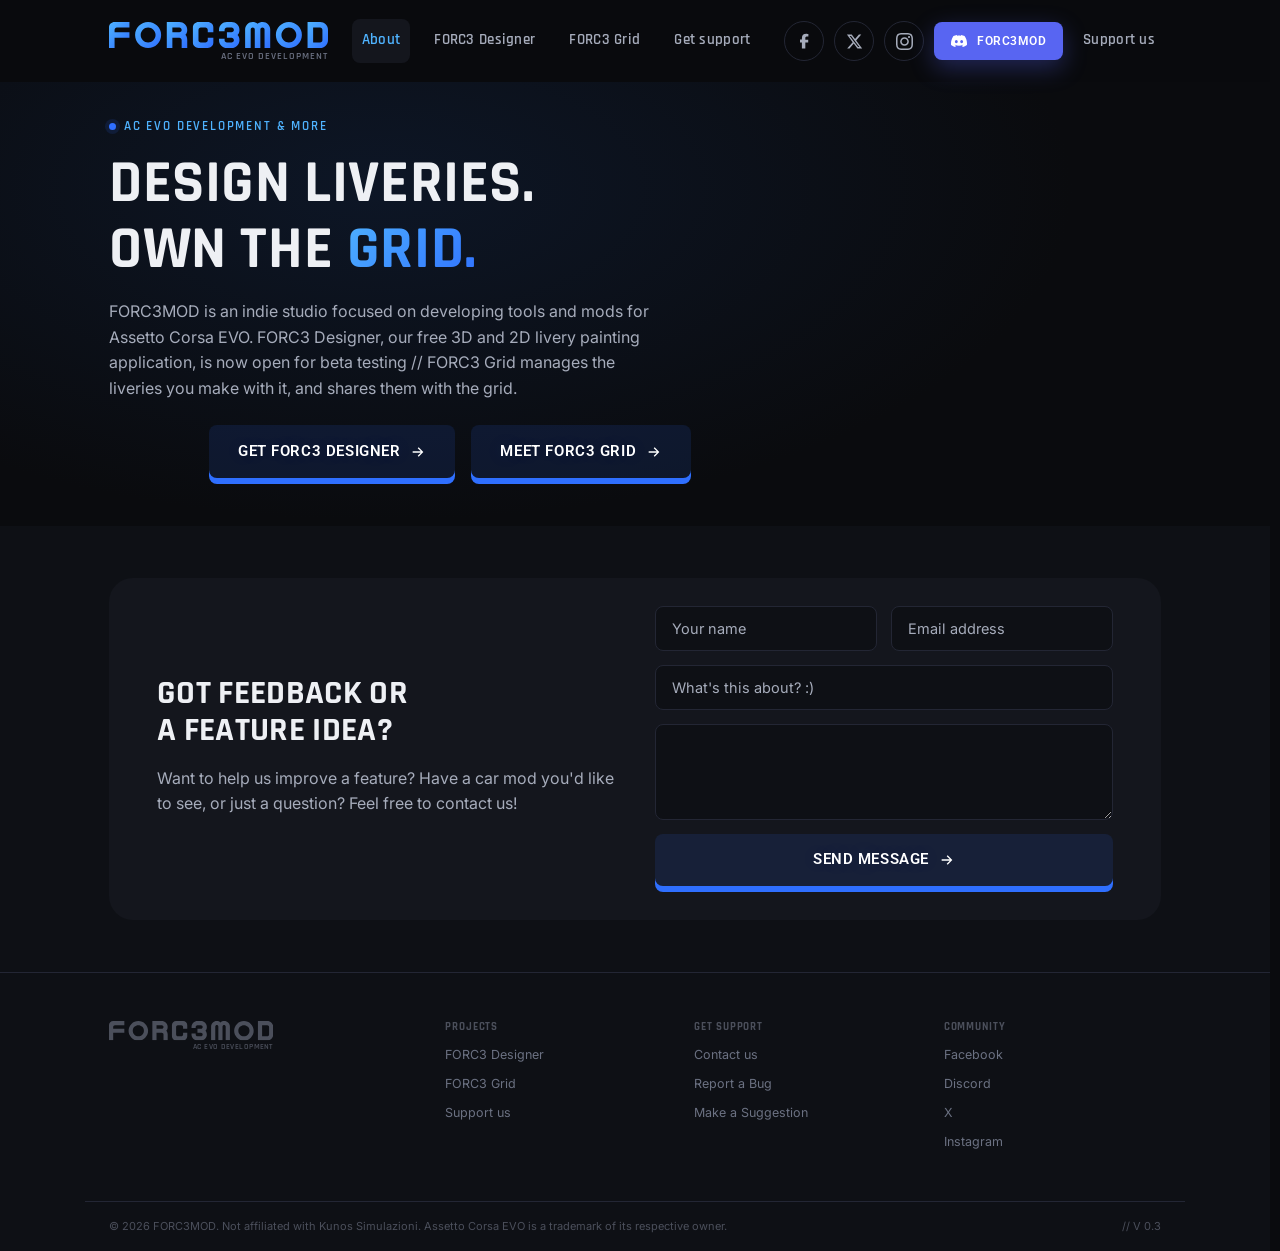
==== index.html @ aef14649 "index.html: hero covers FORC3 Grid as well as Designer The lead names both products, and the ghost b" ====
<!DOCTYPE html>
<html lang="en">
<head>
  <meta charset="UTF-8" />
  <meta name="viewport" content="width=device-width, initial-scale=1.0" />
  <title>FORC3MOD // AC EVO DEVELOPMENT</title>
  <meta name="description" content="FORC3 Designer is a free EVO livery painting tool // paint, layer and export race-ready liveries for Assetto Corsa EVO with a fast, intuitive interface." />
  <link rel="preconnect" href="https://fonts.googleapis.com" />
  <link rel="preconnect" href="https://fonts.gstatic.com" crossorigin />
  <link href="https://fonts.googleapis.com/css2?family=Rajdhani:wght@500;600;700&family=Roboto:wght@500;600;700&family=Inter:wght@400;500;600;700&display=swap" rel="stylesheet" />
  <link rel="stylesheet" href="css/style.css?v=72" />
  <link rel="icon" href="/favicon.ico" sizes="any" />
</head>
<body>

  <span id="top" aria-hidden="true"></span>

  <!-- ===== Header / Nav ===== -->
  <header class="header">
    <div class="container header__inner">
      <a href="#top" class="logo" aria-label="FORC3MOD home">
        <span class="logo__stack">
          <img src="img/forc3mod-logo.svg" alt="FORC3MOD" class="logo__img" />
          <span class="logo__tagline">AC EVO DEVELOPMENT</span>
        </span>
      </a>

      <nav class="nav" id="nav">
        <a href="#top" class="nav__link is-active">About</a>
        <a href="forc3designer.html" class="nav__link">FORC3 Designer</a>
        <a href="grid.html" class="nav__link">FORC3 Grid</a>
        <div class="nav__group">
          <button type="button" class="nav__link nav__toggle" aria-haspopup="true" aria-expanded="false">
            Get support
          </button>
          <div class="nav__menu">
            <a href="#contact">Contact us</a>
            <a href="https://discord.com/channels/1534614323534499891/1534648749043879936" target="_blank" rel="noopener">Report a Bug</a>
            <a href="https://discord.com/channels/1534614323534499891/1534648689300341057" target="_blank" rel="noopener">Make a Suggestion</a>
          </div>
        </div>
        <div class="nav__group nav__group--support-mobile">
          <button type="button" class="nav__link nav__toggle" aria-haspopup="true" aria-expanded="false">
            Support us
          </button>
          <div class="nav__menu nav__menu--cards">
            <a href="https://www.patreon.com/cw/forc3mod/membership" target="_blank" rel="noopener" class="nav__card">
              <svg viewBox="0 0 24 24" class="ico nav__card-icon" aria-hidden="true"><path d="M22.957 7.21c-.004-3.064-2.391-5.576-5.191-6.482-3.478-1.125-8.064-.962-11.384.604C2.357 3.231 1.093 7.391 1.046 11.54c-.039 3.411.302 12.396 5.369 12.46 3.765.047 4.326-4.804 6.068-7.141 1.24-1.662 2.836-2.132 4.801-2.618 3.376-.836 5.678-3.501 5.673-7.031Z"/></svg>
              <span>Patreon</span>
            </a>
            <a href="https://buymeacoffee.com/forc3mod" target="_blank" rel="noopener" class="nav__card">
              <span class="nav__card-icon nav__card-icon--emoji" aria-hidden="true">🍺</span>
              <span>Buy Us A Beer</span>
            </a>
          </div>
        </div>
      </nav>

      <div class="header__actions">
        <button class="icon-btn hamburger" id="menuBtn" aria-label="Open menu" aria-expanded="false">
          <span></span><span></span><span></span>
        </button>
        <a href="https://www.facebook.com/61593866946389/" target="_blank" rel="noopener" class="icon-btn header__social header__social--facebook" aria-label="FORC3MOD on Facebook">
          <svg viewBox="0.1 2.12 24 24" class="ico"><path d="M9.101 23.691v-7.98H6.627v-3.667h2.474v-1.58c0-4.085 1.848-5.978 5.858-5.978.401 0 .955.042 1.468.103a8.68 8.68 0 0 1 1.141.195v3.325a8.623 8.623 0 0 0-.653-.036 26.805 26.805 0 0 0-.733-.009c-.707 0-1.259.096-1.675.309a1.686 1.686 0 0 0-.679.622c-.239.386-.239.386-.239 1.407v1.699h3.762v3.667h-3.762v7.98H9.101z"/></svg>
        </a>
        <a href="https://x.com/forc3mod" target="_blank" rel="noopener" class="icon-btn header__social" aria-label="FORC3MOD on X">
          <svg viewBox="0 0 24 24" class="ico"><path d="M18.244 2.25h3.308l-7.227 8.26 8.502 11.24H16.17l-5.214-6.817L4.99 21.75H1.68l7.73-8.835L1.254 2.25H8.08l4.713 6.231zm-1.161 17.52h1.833L7.084 4.126H5.117z"/></svg>
        </a>
        <a href="https://www.instagram.com/forc3mod/" target="_blank" rel="noopener" class="icon-btn header__social" aria-label="FORC3MOD on Instagram">
          <svg viewBox="0 0 24 24" class="ico"><path d="M12 2.163c3.204 0 3.584.012 4.85.07 3.252.148 4.771 1.691 4.919 4.919.058 1.265.069 1.645.069 4.849 0 3.205-.012 3.584-.069 4.849-.149 3.225-1.664 4.771-4.919 4.919-1.266.058-1.644.07-4.85.07-3.204 0-3.584-.012-4.849-.07-3.26-.149-4.771-1.699-4.919-4.92-.058-1.265-.07-1.644-.07-4.849 0-3.204.013-3.583.07-4.849.149-3.227 1.664-4.771 4.919-4.919 1.266-.057 1.645-.069 4.849-.069zm0-2.163c-3.259 0-3.667.014-4.947.072-4.358.2-6.78 2.618-6.98 6.98-.059 1.281-.073 1.689-.073 4.948 0 3.259.014 3.668.072 4.948.2 4.358 2.618 6.78 6.98 6.98 1.281.058 1.689.072 4.948.072 3.259 0 3.668-.014 4.948-.072 4.354-.2 6.782-2.618 6.979-6.98.059-1.28.073-1.689.073-4.948 0-3.259-.014-3.667-.072-4.947-.196-4.354-2.617-6.78-6.979-6.98-1.281-.059-1.69-.073-4.949-.073zm0 5.838c-3.403 0-6.162 2.759-6.162 6.162s2.759 6.163 6.162 6.163 6.162-2.759 6.162-6.163c0-3.403-2.759-6.162-6.162-6.162zm0 10.162c-2.209 0-4-1.79-4-4 0-2.209 1.791-4 4-4s4 1.791 4 4c0 2.21-1.791 4-4 4zm6.406-11.845c-.796 0-1.441.645-1.441 1.44s.645 1.44 1.441 1.44c.795 0 1.439-.645 1.439-1.44s-.644-1.44-1.439-1.44z"/></svg>
        </a>
        <a href="https://discord.gg/CbJCmjtVma" target="_blank" rel="noopener" class="btn btn--discord">
          <svg viewBox="0 0 24 24" class="ico"><path d="M20.317 4.3698a19.7913 19.7913 0 00-4.8851-1.5152.0741.0741 0 00-.0785.0371c-.211.3753-.4447.8648-.6083 1.2495-1.8447-.2762-3.68-.2762-5.4868 0-.1636-.3933-.4058-.8742-.6177-1.2495a.077.077 0 00-.0785-.037 19.7363 19.7363 0 00-4.8852 1.515.0699.0699 0 00-.0321.0277C.5334 9.0458-.319 13.5799.0992 18.0578a.0824.0824 0 00.0312.0561c2.0528 1.5076 4.0413 2.4228 5.9929 3.0294a.0777.0777 0 00.0842-.0276c.4616-.6304.8731-1.2952 1.226-1.9942a.076.076 0 00-.0416-.1057c-.6528-.2476-1.2743-.5495-1.8722-.8923a.077.077 0 01-.0076-.1277c.1258-.0943.2517-.1923.3718-.2914a.0743.0743 0 01.0776-.0105c3.9278 1.7933 8.18 1.7933 12.0614 0a.0739.0739 0 01.0785.0095c.1202.099.246.1981.3728.2924a.077.077 0 01-.0066.1276 12.2986 12.2986 0 01-1.873.8914.0766.0766 0 00-.0407.1067c.3604.698.7719 1.3628 1.225 1.9932a.076.076 0 00.0842.0286c1.961-.6067 3.9495-1.5219 6.0023-3.0294a.077.077 0 00.0313-.0552c.5004-5.177-.8382-9.6739-3.5485-13.6604a.061.061 0 00-.0312-.0286zM8.02 15.3312c-1.1825 0-2.1569-1.0857-2.1569-2.419 0-1.3332.9555-2.4189 2.157-2.4189 1.2108 0 2.1757 1.0952 2.1568 2.419 0 1.3332-.9555 2.4189-2.1569 2.4189zm7.9748 0c-1.1825 0-2.1569-1.0857-2.1569-2.419 0-1.3332.9554-2.4189 2.1569-2.4189 1.2108 0 2.1757 1.0952 2.1568 2.419 0 1.3332-.946 2.4189-2.1568 2.4189Z"/></svg>
          <span>FORC3MOD</span>
        </a>
        <div class="nav__group nav__group--support">
          <button type="button" class="nav__link nav__toggle" aria-haspopup="true" aria-expanded="false">
            Support us
          </button>
          <div class="nav__menu nav__menu--cards nav__menu--right">
            <a href="https://www.patreon.com/cw/forc3mod/membership" target="_blank" rel="noopener" class="nav__card">
              <svg viewBox="0 0 24 24" class="ico nav__card-icon" aria-hidden="true"><path d="M22.957 7.21c-.004-3.064-2.391-5.576-5.191-6.482-3.478-1.125-8.064-.962-11.384.604C2.357 3.231 1.093 7.391 1.046 11.54c-.039 3.411.302 12.396 5.369 12.46 3.765.047 4.326-4.804 6.068-7.141 1.24-1.662 2.836-2.132 4.801-2.618 3.376-.836 5.678-3.501 5.673-7.031Z"/></svg>
              <span>Patreon</span>
            </a>
            <a href="https://buymeacoffee.com/forc3mod" target="_blank" rel="noopener" class="nav__card">
              <span class="nav__card-icon nav__card-icon--emoji" aria-hidden="true">🍺</span>
              <span>Buy Us A Beer</span>
            </a>
          </div>
        </div>
      </div>
    </div>
  </header>

  <!-- ===== Hero ===== -->
  <section class="hero">
    <div class="container hero__inner">
      <p class="eyebrow"><span class="dot"></span> AC EVO DEVELOPMENT &amp; MORE</p>
      <h1 class="hero__title">Design liveries.<br />Own the <span class="grad">grid.</span></h1>
      <p class="hero__lead">
        FORC3MOD is an indie studio focused on developing tools and mods for
        Assetto Corsa EVO. FORC3 Designer, our free 3D and 2D livery painting
        application, is now open for beta testing // FORC3 Grid manages the
        liveries you make with it, and shares them with the grid.
      </p>
      <div class="hero__cta hero__cta--offset">
        <a href="forc3designer.html" class="btn btn--primary btn--lg">Get FORC3 Designer
          <svg viewBox="0 0 24 24" class="ico"><path d="M4 11h12.2l-4.6-4.6L13 5l7 7-7 7-1.4-1.4 4.6-4.6H4z"/></svg>
        </a>
        <a href="grid.html" class="btn btn--ghost btn--lg">Meet FORC3 Grid
          <svg viewBox="0 0 24 24" class="ico"><path d="M4 11h12.2l-4.6-4.6L13 5l7 7-7 7-1.4-1.4 4.6-4.6H4z"/></svg>
        </a>
      </div>
    </div>
  </section>

  <!-- ===== CTA / Contact ===== -->
  <section class="section section--alt" id="contact">
    <div class="container">
      <div class="cta">
        <div class="cta__content">
          <h2>Got feedback or<br />a feature idea?</h2>
          <p>Want to help us improve a feature? Have a car mod you'd like to see, or just a question? Feel free to contact us!</p>
        </div>
        <form class="cta__form" id="contactForm" novalidate>
          <div class="field">
            <input type="text" name="name" placeholder="Your name" required />
          </div>
          <div class="field">
            <input type="email" name="email" placeholder="Email address" required />
          </div>
          <div class="field field--full">
            <select name="type" required>
              <option value="" disabled selected>What's this about? :)</option>
              <option>Feature request</option>
              <option>Bug report</option>
              <option>General question</option>
              <option>Something else</option>
            </select>
          </div>
          <div class="field field--full">
            <textarea name="message" rows="4" required></textarea>
          </div>
          <button type="submit" class="btn btn--primary btn--lg field--full">Send message
            <svg viewBox="0 0 24 24" class="ico"><path d="M4 11h12.2l-4.6-4.6L13 5l7 7-7 7-1.4-1.4 4.6-4.6H4z"/></svg>
          </button>
          <p class="form-note" id="formNote" role="status"></p>
        </form>
      </div>
    </div>
  </section>

  <!-- ===== Footer ===== -->
  <footer class="footer">
    <div class="container footer__inner">
      <div class="footer__brand">
        <a href="#top" class="logo" aria-label="FORC3MOD home">
          <span class="logo__stack">
            <span class="logo__img logo__img--mono" aria-hidden="true"></span>
            <span class="logo__tagline">AC EVO DEVELOPMENT</span>
          </span>
        </a>
      </div>
      <div class="footer__col">
        <h5>Projects</h5>
        <a href="forc3designer.html">FORC3 Designer</a>
        <a href="grid.html">FORC3 Grid</a>
        <div class="nav__group">
          <button type="button" class="nav__toggle" aria-haspopup="true" aria-expanded="false">Support us</button>
          <div class="nav__menu nav__menu--cards">
            <a href="https://www.patreon.com/cw/forc3mod/membership" target="_blank" rel="noopener" class="nav__card">
              <svg viewBox="0 0 24 24" class="ico nav__card-icon" aria-hidden="true"><path d="M22.957 7.21c-.004-3.064-2.391-5.576-5.191-6.482-3.478-1.125-8.064-.962-11.384.604C2.357 3.231 1.093 7.391 1.046 11.54c-.039 3.411.302 12.396 5.369 12.46 3.765.047 4.326-4.804 6.068-7.141 1.24-1.662 2.836-2.132 4.801-2.618 3.376-.836 5.678-3.501 5.673-7.031Z"/></svg>
              <span>Patreon</span>
            </a>
            <a href="https://buymeacoffee.com/forc3mod" target="_blank" rel="noopener" class="nav__card">
              <span class="nav__card-icon nav__card-icon--emoji" aria-hidden="true">🍺</span>
              <span>Buy Us A Beer</span>
            </a>
          </div>
        </div>
      </div>
      <div class="footer__col">
        <h5>Get support</h5>
        <a href="#contact">Contact us</a>
        <a href="https://discord.com/channels/1534614323534499891/1534648749043879936" target="_blank" rel="noopener">Report a Bug</a>
        <a href="https://discord.com/channels/1534614323534499891/1534648689300341057" target="_blank" rel="noopener">Make a Suggestion</a>
      </div>
      <div class="footer__col">
        <h5>Community</h5>
        <a href="https://www.facebook.com/61593866946389/" target="_blank" rel="noopener">Facebook</a>
        <a href="https://discord.gg/CbJCmjtVma" target="_blank" rel="noopener">Discord</a>
        <a href="https://x.com/forc3mod" target="_blank" rel="noopener">X</a>
        <a href="https://www.instagram.com/forc3mod/" target="_blank" rel="noopener">Instagram</a>
      </div>
    </div>
    <div class="container footer__bottom">
      <p>© <span id="year"></span> FORC3MOD. Not affiliated with Kunos Simulazioni. Assetto Corsa EVO is a trademark of its respective owner.</p>
      <p class="footer__links">// V 0.3</p>
    </div>
  </footer>

  <script src="js/main.js?v=27"></script>
</body>
</html>
---- css/style.css ----
/* =========================================================
   FORC3MOD — stylesheet
   ========================================================= */

:root {
  --bg: #0a0b0e;
  --bg-alt: #0e1015;
  --surface: #14161d;
  --surface-2: #1a1d26;
  --border: #232634;
  --text: #eef0f4;
  --text-dim: #a6acbb;
  --text-mute: #6b7182;
  --accent: #2f6fff;
  --accent-2: #4fb3ff;
  --accent-soft: rgba(47, 111, 255, 0.12);
  --radius: 14px;
  --radius-sm: 8px;
  --shadow: 0 20px 60px rgba(0,0,0,.45);
  --font: 'Inter', system-ui, -apple-system, Segoe UI, sans-serif;
  --font-head: 'Rajdhani', 'Inter', sans-serif;
  /* 1100px: the owner's chosen width (2026-09-14: "reduce the width... a lot
     of wasted space"). It only has to go to 1200px when the nav carries FOUR
     links; with three (About / FORC3 Designer / FORC3 Grid, after GT3FORC3
     was hidden 2026-09-22) the row is logo 218.8 + nav 396.1 + actions 372 +
     2x24px gaps = 1035px of content, which fits 1100px with 17px to spare.
     Measured, not assumed — "FORC3 Grid" is ~6px wider than "GT3FORC3", so
     re-measure rather than reusing an old number when the set changes. This
     and the nav breakpoint below (1120px) move together. */
  --container: 1100px;
  /* Single source of truth for the FORC3MOD logo mark's size — the
     header defines it, and every other logo (footer included) reads
     from this instead of setting its own height, so they can never drift. */
  --logo-h: 26px;
  /* How far page content starts in from the logo's left edge (the
     container's content edge) on desktop widths: hero text, the contact
     card and the page sections all start here. */
  --content-inset: 0px;
  /* Desktop: how far right of the hero text the hero button row starts. */
  --hero-cta-offset: 100px;
}

* { box-sizing: border-box; margin: 0; padding: 0; }

html { scroll-behavior: smooth; }

body {
  background: var(--bg);
  color: var(--text);
  font-family: var(--font);
  font-size: 16px;
  line-height: 1.6;
  -webkit-font-smoothing: antialiased;
  overflow-x: hidden;
}

button {
  appearance: none;
  font: inherit;
  color: inherit;
  background: none;
  border: none;
}

/* Dark, slim scrollbar matching the site theme instead of the browser's
   default light/chunky one. */
html {
  scrollbar-width: thin;
  scrollbar-color: var(--surface-2) var(--bg);
  /* Keep the scrollbar's space reserved even while a modal has locked the
     page (main.js sets overflow: hidden on <html>/<body> when one opens).
     Without it the scrollbar vanished on open, the page got ~10px wider and
     every centred element jumped ~5px right (owner, 2026-09-21: "the whole
     site slightly move to the right"). */
  scrollbar-gutter: stable;
}
::-webkit-scrollbar { width: 12px; height: 12px; }
::-webkit-scrollbar-track { background: var(--bg); }
::-webkit-scrollbar-thumb {
  background: var(--surface-2);
  border-radius: 999px;
  border: 3px solid var(--bg);
}
::-webkit-scrollbar-thumb:hover { background: var(--border); }

img { max-width: 100%; display: block; }

a { color: inherit; text-decoration: none; }

ul { list-style: none; }

.container {
  max-width: var(--container);
  margin: 0 auto;
  padding: 0 24px;
}

/* Wide/4K displays: widen the content column and bump the base font
   so the page doesn't shrink to a small centered strip on very large
   screens. (This 1800px step is redundant, and comes out, whenever the base
   column is already 1200px — i.e. whenever the nav carries a fourth link.) */
@media (min-width: 1800px) {
  :root { --container: 1200px; }
}
@media (min-width: 2600px) {
  :root { --container: 1440px; }
  body { font-size: 18px; }
}

.ico { width: 1em; height: 1em; fill: currentColor; display: inline-block; vertical-align: -0.15em; }

h1, h2, h3, h4, h5 {
  font-family: var(--font-head);
  font-weight: 700;
  letter-spacing: 0.01em;
  line-height: 1.1;
}

.eyebrow {
  display: inline-flex;
  align-items: center;
  gap: 8px;
  font-family: var(--font-head);
  font-weight: 600;
  font-size: 13px;
  letter-spacing: 0.14em;
  text-transform: uppercase;
  color: var(--accent-2);
  margin-bottom: 14px;
}
.eyebrow .dot {
  width: 7px; height: 7px; border-radius: 50%;
  background: var(--accent);
  box-shadow: 0 0 0 4px var(--accent-soft);
}

/* ===== Live server status pill (GT3FORC3 hero) =====
   Sits on the hero title's first line, in the empty space beside "Race live."
   Green here is deliberately NOT themed — it reads as a live/online
   indicator, not as page accent, and matches the same status line on
   GT3FORC3.COM. Same reasoning as the hardcoded blue on footer link hover. */
.hero__title-line {
  display: flex;
  align-items: center;
  gap: clamp(14px, 2.5vw, 28px);
  flex-wrap: wrap;   /* pill drops below the text rather than overflowing */
}
/* Every inherited heading style has to be undone explicitly — this lives
   inside the <h1>, so it would otherwise pick up the hero title's clamped
   font-size, weight, line-height and colour. */
.live-status {
  display: inline-flex;
  align-items: center;
  gap: 9px;
  padding: 7px 15px 7px 13px;
  border-radius: 999px;
  background: rgba(74, 222, 128, .08);
  border: 1px solid rgba(74, 222, 128, .3);
  box-shadow: 0 0 26px rgba(74, 222, 128, .1);
  font-family: var(--font-head);
  font-size: 12.5px;
  font-weight: 600;
  line-height: 1;
  letter-spacing: .12em;
  text-transform: uppercase;
  color: #4ade80;
  white-space: nowrap;
}
.live-status[hidden] { display: none; }   /* [hidden] alone loses to display:inline-flex */
.live-status__dot {
  width: 7px; height: 7px; border-radius: 50%;
  flex-shrink: 0;
  background: #4ade80;
  box-shadow: 0 0 0 4px rgba(74, 222, 128, .16);
  animation: live-pulse 1.6s ease-in-out infinite;
}
.live-status__count {
  font-size: 14px;
  font-weight: 700;
  letter-spacing: .06em;
  font-variant-numeric: tabular-nums;   /* count won't jiggle as it updates */
}
@keyframes live-pulse {
  0%, 100% { opacity: 1; }
  50% { opacity: .35; }
}
@media (prefers-reduced-motion: reduce) {
  .live-status__dot { animation: none; }
}
@media (max-width: 560px) {
  .live-status { font-size: 11px; padding: 6px 12px 6px 11px; gap: 8px; }
  .live-status__count { font-size: 12.5px; }
}

.section { padding: 52px 0; }
.section--alt { background: var(--bg-alt); }
.section__head { max-width: 640px; margin: 0 auto 40px; text-align: center; }
.section__title { font-size: clamp(28px, 4vw, 42px); margin-bottom: 16px; }
.section__lead { color: var(--text-dim); font-size: 17px; }
.section__lead.center { margin: 0 auto; }

/* ===== Buttons ===== */
.btn {
  display: inline-flex;
  align-items: center;
  justify-content: center;
  gap: 10px;
  font-family: 'Roboto', var(--font-head);
  font-weight: 600;
  font-size: 14px;
  letter-spacing: 0.04em;
  text-transform: uppercase;
  padding: 12px 22px;
  border-radius: 8px;
  border: 1px solid transparent;
  cursor: pointer;
  transition: transform .2s ease, box-shadow .2s ease, background .2s ease, border-color .2s ease;
  white-space: nowrap;
  flex-shrink: 0;
}
.btn .ico { width: 16px; height: 16px; }
.btn--primary {
  background: linear-gradient(135deg, var(--accent-2), var(--accent));
  color: #fff;
  box-shadow: 0 8px 24px rgba(47, 111, 255, 0.28);
}
.btn--primary:hover { transform: translateY(-2px); box-shadow: 0 12px 30px rgba(47, 111, 255, 0.4); }
.btn--ghost {
  background: transparent;
  border-color: var(--border);
  color: var(--text);
}
.btn--ghost:hover { border-color: var(--accent); color: var(--accent-2); }
.btn--lg {
  padding: 14px 28px;
  font-size: 14.5px;
  color: #fff;
  background: var(--accent-soft);
  border: 1px solid transparent;
  text-shadow: 0 0 20px var(--accent-soft);
  box-shadow: 0 6px 0 var(--accent);
}
.btn--lg:hover {
  border-color: var(--accent-2);
  box-shadow: 0 8px 0 var(--accent-2);
  transform: translateY(-6px);
  color: #fff;
}
.btn--lg:active {
  transform: translateY(2px);
  box-shadow: none;
}
.btn--discord {
  background: #5865f2;
  color: #fff;
  box-shadow: 0 8px 24px rgba(88, 101, 242, 0.32);
}
.btn--discord:hover { transform: translateY(-2px); box-shadow: 0 12px 30px rgba(88, 101, 242, 0.46); }
.btn--sm { padding: 8px 16px; font-size: 12px; }
/* Live Discord member count appended inside a .btn label (see js/main.js).
   Hidden until the count actually loads, so the button never shows an empty
   bracket pair. .btn is a flex row, so this just becomes another item —
   the gap handles spacing, no margin needed. */
.btn__members {
  font-size: .84em;
  font-weight: 600;
  opacity: .72;
  letter-spacing: .04em;
  white-space: nowrap;
}
.btn__members[hidden] { display: none; }

/* Discord's label collapses to the icon here. 740px, not the 640px this
   used to be: the label only has to disappear before the WIDEST header
   configuration stops fitting, and that config (logo 218.8 + gap 24 +
   hamburger/3 icons/Discord-with-label/Support us 422.7 + 48px padding =
   713.5px) needs 730px once a 17px classic scrollbar is subtracted from the
   viewport the media query measures. See "Header breakpoint ladder" below —
   these thresholds are a chain, don't retune one alone. */
@media (max-width: 740px) {
  .btn--discord span { display: none; }
}

/* ===== Header ===== */
/* Note: intentionally no backdrop-filter here — it would establish a new
   containing block on .header, which breaks position:fixed on the mobile
   nav overlay below (it would size itself to the header instead of the
   viewport). Solid near-opaque background gives the same sticky-bar look. */
.header {
  position: sticky; top: 0; z-index: 100;
  background: rgba(10, 11, 14, 0.98);
}
.header__inner {
  display: flex;
  align-items: center;
  height: 82px;
  gap: 24px;
}

.logo { display: flex; align-items: center; flex-shrink: 0; }
.logo__stack { display: flex; flex-direction: column; align-items: flex-end; gap: 3px; }
.logo__img {
  height: var(--logo-h);
  width: auto;
  display: block;
  flex-shrink: 0;
}
/* Footer wordmark: same shape as the header logo, but recolored to a
   plain gray (matching the tagline) instead of the brand-blue gradient.
   Uses the SVG purely as a mask shape, painted with a solid background
   color, since the header's version has its color baked into the file. */
.logo__img--mono {
  aspect-ratio: 589.37706 / 70.02344;
  background-color: var(--text-mute);
  -webkit-mask: url('../img/forc3mod-logo.svg') center / contain no-repeat;
  mask: url('../img/forc3mod-logo.svg') center / contain no-repeat;
}
.logo__tagline {
  font-family: var(--font-head);
  font-weight: 600;
  font-size: 10px;
  line-height: 1;
  letter-spacing: .1em;
  text-transform: uppercase;
  color: var(--text-mute);
}

/* Nav rhythm: most of the separation is real whitespace (`gap`) rather than
   link padding. That matters because the active/hover state paints a
   background, which makes a link's own padding *visible* while every other
   link's padding is invisible — with wide padding and a small gap, the space
   after the active pill reads much tighter than the space between two plain
   labels, even though both are identical numbers. Keeping padding small and
   the gap large makes the pill hug its label so the spacing reads evenly.
   Label-to-label distance is unchanged at 34px (10 + 14 + 10). */
.nav { display: flex; align-items: center; gap: 14px; flex-shrink: 0; }
.nav__link {
  position: relative;
  font-family: var(--font-head);
  font-weight: 600;
  font-size: 14.5px;
  letter-spacing: 0.02em;
  color: var(--text-dim);
  padding: 10px;
  border-radius: var(--radius-sm);
  display: inline-flex;
  align-items: center;
  gap: 4px;
  white-space: nowrap;
  transition: color .2s, background .2s;
}
.nav__link:hover, .nav__link.is-active { color: #fff; background: var(--surface); }
.nav__link.is-active { color: var(--accent-2); }

/* ===== Nav dropdown (the "Support" tab) =====
   Generic — reuse this for any future nav dropdown rather than building a
   second one. Markup: .nav__group > button.nav__link.nav__toggle + .nav__menu.
   JS toggles .is-open on the .nav__group (see main.js). Click-driven, not
   hover, so it behaves identically on touch and inside the mobile drawer. */
.nav__group { position: relative; display: inline-flex; }
/* .nav__toggle is a <button>, so it needs the button chrome reset before it
   can pass for a .nav__link. Base state only — .nav__link:hover is more
   specific, so the hover background still wins.
   Do NOT add `font-family` (or the `font` shorthand) here: .nav__link and
   .nav__toggle have equal specificity, and this rule comes later, so it would
   win and render the tab in the body font while every other nav item uses
   Rajdhani. That exact bug shipped once — the tab visibly didn't match. */
/* No caret glyph, deliberately. A trailing caret cannot satisfy both things
   at once inside this nav: in the flow it pushes the label off-centre in the
   toggle's own box, and taking it out of the flow needs wider symmetric
   padding, which then makes the label-to-label gap before "Support" wider
   than every other gap (46px vs 34px). Dropping it makes the toggle
   pixel-identical to a plain .nav__link — centred label, even rhythm.
   `aria-haspopup`/`aria-expanded` still announce it as a menu. If a visual
   affordance is wanted back, expect to re-open one of those two trade-offs. */
.nav__toggle {
  -webkit-appearance: none;
  appearance: none;
  background: transparent;
  border: 0;
  cursor: pointer;
}
.nav__menu {
  display: none;
  position: absolute;
  top: calc(100% + 6px);
  left: 0;
  z-index: 95;
  min-width: 190px;
  flex-direction: column;
  gap: 2px;
  padding: 6px;
  background: var(--surface-2);
  border: 1px solid var(--border);
  border-radius: var(--radius-sm);
  box-shadow: 0 14px 34px rgba(0, 0, 0, .5);
}
.nav__group.is-open .nav__menu { display: flex; }
.nav__menu a {
  font-family: var(--font-head);
  font-weight: 600;
  font-size: 14px;
  letter-spacing: 0.02em;
  color: var(--text-dim);
  padding: 9px 12px;
  border-radius: var(--radius-sm);
  white-space: nowrap;
  transition: color .2s, background .2s;
}
.nav__menu a:hover { color: #fff; background: var(--surface); }

/* "Support us" dropdown — two funding options as cards (icon + label) rather
   than the plain text-link list "Get support" uses above, since each option
   (Patreon, Buy us a Beer) benefits from its own icon rather than reading as
   a bare link. Reuses the exact same .nav__group/.nav__toggle mechanism —
   .nav__menu--cards only overrides the menu's own layout. */
.nav__menu--cards { flex-direction: row; gap: 8px; padding: 10px; }
.nav__card {
  display: flex;
  flex-direction: column;
  align-items: center;
  justify-content: center;
  gap: 8px;
  width: 104px;
  padding: 14px 10px;
  border-radius: var(--radius-sm);
  background: var(--surface);
  border: 1px solid var(--border);
  color: var(--text-dim);
  font-family: var(--font-head);
  font-weight: 600;
  font-size: 12.5px;
  letter-spacing: 0.02em;
  text-align: center;
  line-height: 1.25;
  transition: border-color .2s, color .2s, background .2s;
}
/* Footer only: icon and label side by side on one line, each card sized to
   its own label. The header keeps the stacked icon-above-label cards. */
.footer__col .nav__card {
  flex-direction: row;
  justify-content: flex-start;
  width: auto;
  padding: 10px 14px;
  white-space: nowrap;
}
.nav__card:hover { color: #fff; border-color: var(--accent); background: var(--surface-2); }
/* The icon is a fixed-size 26px "slot", flex-centred, deliberately larger
   than the glyph rendered inside it (20px) so both icons get the same real,
   even margin on every side regardless of their own shape. Needed because
   the Patreon mark's path already spans its full 24x24 viewBox edge-to-edge
   (measured with getBBox: y 0.0003-24.0003, no built-in padding) while an
   emoji glyph's own internal padding is font-dependent and not something we
   control — at equal box sizes the two read with visibly uneven "breathing
   room" (reported: "icons must have some spacing on top, it's not well
   unified"), even though their boxes were pixel-identical. Shrinking both
   glyphs inside an oversized, centred slot fixes it at the source instead
   of trying to pad each shape individually. */
.nav__card-icon {
  width: 26px;
  height: 26px;
  display: flex;
  align-items: center;
  justify-content: center;
}
/* The Buy Us A Beer emoji renders in its own full native color regardless of
   `color`, so at the card's default dim text color the Patreon mark (an SVG,
   fill: currentColor) came out a washed-out grey blob next to it — same
   shape, same bbox-centering, but far less visual weight, reading as
   "misaligned" even though the two icons' boxes are pixel-identical. Fixed
   by keeping the Patreon icon at a brighter, fixed tone rather than letting
   it dim/brighten with the card's own hover state like the label text does.
   The SVG has no wrapper, so it *is* the 26px slot: shrinking it to 20px
   needs a 3px margin to keep its outer box at 26px like the emoji's slot.
   Without it the Patreon card's content is 6px shorter and its label sat
   3px higher than "Buy Us A Beer" in the stacked header cards. */
.nav__card-icon.ico { width: 20px; height: 20px; margin: 3px; color: var(--text); }
.nav__card-icon--emoji { font-size: 20px; line-height: 1; }
/* This dropdown is the last item in the header (either end of .nav or
   .header__actions), so its toggle sits at the row's right edge. .nav__menu's
   default `left: 0` would grow two ~104px cards off the right edge of the
   viewport at that position — anchor to the toggle's right edge instead. */
.nav__menu--right { left: auto; right: 0; }
/* Header "Support us" dropdown stacks its two cards vertically, Patreon on
   top (owner, 2026-09-14). Footer and mobile-drawer copies stay in a row. */
/* min-width: 0 drops .nav__menu's 190px floor, which left the 104px cards
   hugging the left of a wider panel. */
.header__actions .nav__menu--cards { flex-direction: column; min-width: 0; }

/* "Support us" lives in .header__actions (next to the Discord button) as a
   .nav__group--support, rather than in .nav, but keeps plain .nav__link
   styling on its toggle. Below 520px the header row (logo + hamburger +
   Discord + this dropdown) no longer fits inside the container gutter — it's
   text-only, so unlike Discord it has no icon to collapse to — so the header
   copy hides and a second .nav__group--support-mobile copy inside .nav takes
   over inside the hamburger drawer instead (flattened by the
   `.nav.is-open .nav__group` rule below, same as "Get support").
   670px, not the 520px this used to be. The old number came from measuring
   the row with the Discord button ALREADY collapsed to its icon (~494px
   needed) — but that collapse only happens below 740px, so between 521 and
   640px the row was carrying a full-width Discord button AND this dropdown
   and ran off the screen. What actually has to fit here is
   logo 218.8 + gap 24 + hamburger/3 icons/Discord-icon/Support us 347.9 +
   48px padding = 638.7px, i.e. 656px allowing for a 17px scrollbar.
   These two rules are exact complements of one breakpoint — never change one
   without the other, or Support us will either overflow the header row or
   disappear from the page entirely. */
.nav__group--support-mobile { display: none; }
@media (max-width: 670px) {
  .header__actions .nav__group--support { display: none; }
  .nav__group--support-mobile { display: inline-flex; }
}

.header__actions { display: flex; align-items: center; gap: 10px; flex-shrink: 0; margin-left: auto; }
.header__actions .btn {
  padding: 9px 16px;
  font-size: 11.5px;
}
/* Owner asked for the original 13px + 10% then + 15% (= 16.45px), but that
   size looked soft ("does not seem to appear clean"): it isn't a whole
   number of screen pixels at 100/125/150/200% display scaling, so the
   logo's edges and eyes land between pixels. 16px is (16/20/24/32 device
   px) and is visually the same size. Keep this a whole number. Still under
   the 18.4px label line, so the button's height doesn't change. */
.header__actions .btn .ico { width: 16px; height: 16px; }
.icon-btn {
  width: 40px; height: 40px;
  flex-shrink: 0;
  display: flex; align-items: center; justify-content: center;
  border-radius: 50%;
  background: transparent;
  border: 1px solid var(--border);
  color: var(--text-dim);
  cursor: pointer;
  transition: border-color .2s, color .2s;
}
.icon-btn .ico { width: 17px; height: 17px; }
/* The Facebook mark is narrow and tall next to the X/Instagram glyphs, so
   it reads optically smaller at the shared 17px — rendered 8% larger to
   even them out (17px -> 17.85px -> 18.39px, two owner-requested bumps).
   Changing this size means recomputing the viewBox minX below: that offset
   is a 1px nudge expressed in viewBox units, so it scales with the render
   size (24 / 18.39 = 1.305 units per px). Its centring is fixed in the markup instead of here: the
   glyph's artwork is not centred inside its own 24x24 viewBox (measured
   with getBBox: centre 12.10/14.12 against the box's own 12/12, i.e. ~2.1
   units low), so flex-centring the <svg> still left the "f" sitting low.
   The Facebook <svg>'s viewBox origin is shifted by that offset
   (`viewBox="0.1 2.12 24 24"`) so the box is genuinely centred on the
   artwork — don't "simplify" it back to `0 0 24 24` and nudge with a CSS
   transform instead. */
.header__social--facebook .ico { width: 18.39px; height: 18.39px; }
.icon-btn:hover { border-color: var(--accent); color: var(--accent-2); }

/* The Facebook/X/Instagram header icons are the newest, lowest-priority
   items in .header__actions — same "hide before the row overflows"
   treatment as the Discord button's label text (740px) and the Support us
   link (670px) above. 570px, not the 450px this used to be, for the same
   reason the other two moved: 450px came from measuring a row that already
   had the 480px-breakpoint gap/logo reductions applied (~443px needed), but
   the icons stay visible well above 480px, where the logo and gaps are
   full-size. The config that has to fit is logo 218.8 + gap 24 +
   hamburger/3 icons/Discord-icon 250 + 48px padding = 540.8px, i.e. 558px
   allowing for a 17px scrollbar. History: 410px for two icons, raised to
   450px on 2026-08-31 when Facebook made it three. Phones in the 375-430px
   range never had these anyway (iPhone 12/13 at 390px included); they're
   reachable via the footer's Community column on every page regardless. */
@media (max-width: 570px) {
  .header__social { display: none; }
}

/* ===== Header breakpoint ladder — read this before touching any of them ===
   The three rules above (740px Discord label, 670px Support us, 570px social
   icons) plus the 480px gap/logo reduction are ONE chain, each dropping the
   next-lowest-priority item before the row it leaves behind stops fitting.
   Every one of them was originally measured only at its own edge, against a
   row that already had the *narrower* rules applied — which is exactly the
   bug fixed on 2026-09-16: the header ran 5-59px past the viewport's right
   edge across roughly 451-713px, on every page, with "Support us" and the
   social icons clipped by `body { overflow-x: hidden }` rather than
   scrolling. What each threshold has to clear is the width of the
   configuration ABOVE it, not its own:

     >740px  logo 218.8 + 24 + actions 422.7 + 48 = 713.5  (needs 730)
     671-740 logo 218.8 + 24 + actions 347.9 + 48 = 638.7  (needs 656)
     571-670 logo 218.8 + 24 + actions 250   + 48 = 540.8  (needs 558)
     481-570 logo 218.8 + 24 + actions  98   + 48 = 388.8  (needs 406)
     <=480   logo 168.3 + 12 + actions  98   + 48 = 326.3  (needs 344)

   ("needs" = required + 17px for a classic scrollbar, which the media query
   counts but the content can't use.) Re-derive the whole ladder, not one
   line of it, whenever anything is added to or removed from the header. */

.hamburger { display: none; flex-direction: column; gap: 4px; }
.hamburger span { width: 18px; height: 2px; background: currentColor; border-radius: 2px; }

/* Nav collapses to the hamburger here. With four nav items (About / FORC3
   Designer / FORC3 Grid / Get support — GT3FORC3 hidden 2026-09-22) the row
   is logo 218.8 + nav 396.1 + actions 372 + 2x24px gaps = 1035px of content,
   + 48px of container padding = 1083px of *client* width, so a 1121px window
   clears it by ~21px even after the 17px classic scrollbar a media query
   counts but the content can't use.
   ⚠️ This and --container move TOGETHER. A fifth nav link pushes the row
   to ~1131px and needs 1220px / 1200px instead (measured with GT3FORC3 and
   FORC3 Grid both in). History below that: 1080px, which overflowed the
   moment the Support dropdown's caret was added. Re-measure
   (logo + nav + actions + 2*gap + container padding) and raise both before
   adding another nav item. */
@media (max-width: 1120px) {
  .nav { display: none; }
  .hamburger { display: flex; }
}

@media (max-width: 480px) {
  .header__actions { gap: 8px; }
  .header__inner { gap: 12px; }
  :root { --logo-h: 20px; }
}

/* Mobile nav overlay. `top` is set inline by JS to match the header's actual
   bottom edge (varies: topbar is visible pre-scroll, gone once it scrolls
   off, while the header stays sticky) — 82px here is just a pre-JS fallback. */
.nav.is-open {
  display: flex;
  position: fixed;
  top: 82px; right: 0; bottom: 0; left: 0;
  background: var(--bg);
  flex-direction: column;
  align-items: stretch;
  padding: 20px;
  gap: 4px;
  overflow-y: auto;
  z-index: 90;
}
.nav.is-open .nav__link { padding: 14px 16px; font-size: 16px; }
/* Inside the drawer the dropdown can't float — there's no room beside it and
   an absolutely positioned panel would overlay the links below. Flatten it
   into an inline, indented sub-list that pushes the rest of the drawer down. */
.nav.is-open .nav__group { display: flex; flex-direction: column; align-items: stretch; }
.nav.is-open .nav__menu {
  position: static;
  min-width: 0;
  padding: 2px 0 2px 14px;
  background: transparent;
  border: 0;
  box-shadow: none;
}
.nav.is-open .nav__menu a { padding: 12px 16px; font-size: 15px; }
/* The cards menu (Support us) keeps its own side-by-side card look even
   flattened into the drawer — only .nav__card's padding/font-size need
   re-asserting here since the generic `.nav.is-open .nav__menu a` rule above
   is more specific than the base `.nav__card` and would otherwise win. */
.nav.is-open .nav__menu--cards { padding: 10px 16px; }
.nav.is-open .nav__menu--cards a.nav__card { padding: 14px 10px; font-size: 12.5px; }

/* ===== Hero ===== */
.hero {
  position: relative;
  overflow: hidden;
  padding: 30px 0 40px;
  /* Glow size and centre are fixed in px, not left to scale with the hero:
     heroes differ in height (FORC3 Designer 533px, others 418-469px), which
     made the other pages' glows visibly smaller. These are the Designer
     hero's own values (ellipse at 30% 20%, farthest-corner, 533px tall).
     The .theme-designer and .theme-gt3 rules below must use the same. */
  background: radial-gradient(ellipse 98.99% 603px at 30% 107px, #0d1626 0%, var(--bg) 55%);
}
.hero__inner { position: relative; z-index: 2; max-width: 760px; }
/* Desktop: hero text starts --content-inset in from the logo's left edge
   instead of in a centred 760px column (owner, 2026-09-12). */
@media (min-width: 901px) {
  .hero__inner { max-width: var(--container); padding-left: calc(24px + var(--content-inset)); }
}
.hero__icon-row { display: flex; align-items: center; gap: 16px; margin-bottom: 18px; }
.hero__app-icon {
  width: 64px;
  height: 64px;
  border-radius: var(--radius-sm);
  box-shadow: var(--shadow);
  flex-shrink: 0;
}
.hero__title {
  font-size: clamp(32px, 5vw, 60px);
  margin-bottom: 16px;
  text-transform: uppercase;
}
.grad {
  background: linear-gradient(135deg, var(--accent-2), var(--accent));
  -webkit-background-clip: text;
  background-clip: text;
  color: transparent;
}
.hero__lead {
  font-size: 16px;
  color: var(--text-dim);
  max-width: 560px;
  margin-bottom: 24px;
}
.hero__cta { display: flex; align-items: center; gap: 16px; flex-wrap: wrap; margin-bottom: 8px; }
/* Hero buttons: on desktop the row starts --hero-cta-offset right of the hero
   text (owner, 2026-09-14, marked the spot on a screenshot). Below 901px
   they stay centred. */
.hero__cta--offset { justify-content: center; }
/* FORC3 Designer: buttons + "Hosted on GitHub" caption move as one group,
   caption left-aligned under the Download button's left edge (owner:
   "this is misaligned" when the caption was centred on its own). The single
   auto grid column sizes to the button row. */
.hero__cta-group { display: grid; grid-template-columns: auto; justify-content: center; justify-items: start; }
/* Phones: below 543px viewport the two buttons wrap onto two lines
   (measured) and the group fills the width, so there's no single left edge
   to hang the caption from; centre the buttons and the caption instead. */
@media (max-width: 542px) {
  .hero__cta-group { justify-items: center; }
  .hero__cta-group .hero__cta { justify-content: center; }
}
@media (min-width: 901px) {
  .hero__cta--offset { justify-content: flex-start; }
  .hero__cta-group { justify-content: start; }
  .hero__cta--offset,
  .hero__cta-group { margin-left: var(--hero-cta-offset); }
}
.hero__source {
  display: inline-flex;
  align-items: center;
  gap: 7px;
  margin-top: 8px;
  font-family: var(--font-head);
  font-size: 12px;
  font-weight: 600;
  letter-spacing: .06em;
  text-transform: uppercase;
  color: var(--text-mute);
  text-decoration: none;
}
.hero__source .ico { width: 15px; height: 15px; }

@media (max-width: 640px) {
  .hero { padding-top: 72px; }
}

/* ===== About ===== */
.about {
  display: grid;
  grid-template-columns: 0.85fr 1.15fr;
  gap: 48px;
  align-items: center;
}
.about--solo { grid-template-columns: 1fr; max-width: 720px; margin: 0 auto; text-align: center; }
.about--solo .feature-list { text-align: left; }
/* Desktop: sections start --content-inset in from the logo's left edge.
   The solo section (Support Us) is left-aligned there instead of centred. */
@media (min-width: 901px) {
  .container.about { padding-left: calc(24px + var(--content-inset)); }
  .about--solo { max-width: var(--container); text-align: left; }
  .about--solo .about__body { max-width: 720px; }
}
.about__media { position: relative; }
.about__card {
  background: linear-gradient(160deg, var(--surface), var(--surface-2));
  border: 1px solid var(--border);
  border-radius: var(--radius);
  padding: 40px;
  aspect-ratio: 4/3;
  display: flex;
  flex-direction: column;
  justify-content: flex-end;
  gap: 12px;
  box-shadow: var(--shadow);
  position: relative;
  overflow: hidden;
}
.about__card::before {
  content: "";
  position: absolute; inset: 0;
  background: radial-gradient(circle at 20% 15%, rgba(47,111,255,.25), transparent 55%);
}
.about__card--photo::before {
  background:
    linear-gradient(to bottom, rgba(0,0,0,.92) 0%, rgba(0,0,0,.92) 15%, rgba(0,0,0,.05) 45%, rgba(0,0,0,.2) 60%, rgba(0,0,0,.85) 100%),
    var(--about-photo);
  background-size: cover;
  background-position: center;
}
.about__card h3 { font-size: 28px; position: relative; }
.about__card p { color: var(--text-dim); font-size: 14.5px; position: relative; }
/* In normal flow now, not pinned to the top — the card is a bottom-anchored
   flex column (justify-content: flex-end), so as the first flex child this
   sits directly above the heading, at the bottom of the card. Was
   `position: absolute; top: 32px; left: 32px`. */
.about__badge {
  /* THE badge's real legibility bug (found 2026-08-21, after two failed
     color/shadow fixes): `.about__card::before` is `position: absolute;
     inset: 0` — the photo+gradient layer. h3/p are explicitly `position:
     relative` (above) specifically so they paint ABOVE that layer. This
     rule never got the same treatment when the badge moved out of its old
     `position: absolute` placement (see comment above) into normal flow —
     losing `position: absolute` silently also lost its implicit stacking
     promotion, so the badge fell BEHIND `::before` in paint order.
     Confirmed via elementFromPoint() at the badge's own center returning
     the card div, not the badge — the photo was literally being painted
     over it, which is why changing its own fill/text-shadow/border had
     zero visible effect no matter how the colors were tuned. */
  position: relative;
  align-self: flex-start;
  background: var(--accent-soft);
  color: var(--accent-2);
  font-family: var(--font-head);
  font-weight: 600;
  font-size: 12px;
  letter-spacing: .06em;
  text-transform: uppercase;
  padding: 6px 14px;
  border-radius: 999px;
}
.about__card--photo .about__badge {
  /* Previous attempt used a translucent GREEN fill (rgba(34,197,94,*)) behind
     GREEN text (#4ade80) — text-shadow fixed the text's edge definition
     against the photo, but never fixed the pill's own fill-vs-text contrast,
     which was low regardless of the photo (same hue, similar brightness).
     Fix: a near-opaque dark fill, so the pill reads as a solid dark chip
     rather than a photo-tinted wash — contrast against the text no longer
     depends on the fill's own hue matching (or clashing with) the text, or
     on how much photo shows through underneath it. The border+glow mirrors
     `.live-status` for a consistent "live indicator" look. */
  background: rgba(5, 14, 9, 0.85);
  border: 1px solid rgba(74, 222, 128, 0.35);
  color: #4ade80;
  text-shadow: 0 2px 10px rgba(0,0,0,.85), 0 1px 2px rgba(0,0,0,.95);
}
/* Long-form badge: carries the full "LIVE NOW : GT3FORC3.COM // HOT LAP //
   Nürburgring Nordschleife" line rather than a two-word tag. `text-transform:
   none` is deliberate — the label mixes deliberate caps ("LIVE NOW",
   "HOT LAP") with title case ("Nürburgring Nordschleife"), which the base
   badge's uppercase would flatten. `max-width: 100%` is enough to keep it off
   the card's edge now that .about__badge is a normal flex child — the 100%
   is already the padded content box, not the full card, since it's no longer
   absolutely positioned. Once it wraps, the pill radius has to relax too. */
.about__badge--wide {
  text-transform: none;
  letter-spacing: .02em;
  max-width: 100%;
  white-space: normal;
  line-height: 1.45;
  border-radius: 14px;
}

.feature-list { margin: 20px 0 26px; display: flex; flex-direction: column; gap: 12px; }
/* The 26px bottom margin only exists to space the list from a CTA button
   under it. When nothing follows (grid.html's "What it does", since its
   button was removed 2026-09-21), it would just be dead space — and since
   .about centres its columns vertically, it would sit the text 13px above
   centre next to the card. */
.feature-list:last-child { margin-bottom: 0; }
.feature-list li { display: flex; align-items: flex-start; gap: 12px; color: var(--text-dim); }
.tick {
  flex-shrink: 0;
  width: 22px; height: 22px;
  display: flex; align-items: center; justify-content: center;
  border-radius: 50%;
  background: var(--accent-soft);
  color: var(--accent-2);
  font-size: 12px;
  margin-top: 2px;
}

@media (max-width: 900px) {
  .about { grid-template-columns: 1fr; }
  .about__card { aspect-ratio: 16/10; }
}
@media (max-width: 560px) {
  /* Below this width the forced 16/10 box is shorter than its own content, so
     the card's heading overflowed past its top edge and got clipped by
     overflow:hidden (with the absolutely-positioned badge sitting on top of
     it). Let the card size to its content instead of holding a ratio. */
  /* The badge is top-anchored while the text is bottom-anchored
     (justify-content: flex-end), so the card also has to be tall enough that
     the wrapped badge clears the heading — hence the generous min-height. */
  .about__card { aspect-ratio: auto; min-height: 330px; }
}

/* ===== Cards / Mods ===== */
.cards {
  display: grid;
  grid-template-columns: repeat(4, 1fr);
  gap: 24px;
}
.card {
  background: var(--surface);
  border: 1px solid var(--border);
  border-radius: var(--radius);
  padding: 32px 26px;
  transition: transform .25s ease, border-color .25s ease, background .25s ease;
}
.card:hover { transform: translateY(-6px); border-color: rgba(47,111,255,.4); }
.card--featured {
  background: linear-gradient(160deg, var(--surface-2), var(--surface));
  border-color: rgba(47,111,255,.35);
  position: relative;
}
.card--featured::after {
  content: "Popular";
  position: absolute; top: 20px; right: 20px;
  font-family: var(--font-head);
  font-size: 11px; letter-spacing: .06em; text-transform: uppercase;
  color: var(--accent-2); background: var(--accent-soft);
  padding: 4px 10px; border-radius: 999px;
}
.card__ico {
  width: 54px; height: 54px;
  display: flex; align-items: center; justify-content: center;
  font-size: 24px;
  border-radius: 14px;
  background: var(--accent-soft);
  margin-bottom: 22px;
}
.card h3 { font-size: 19px; margin-bottom: 10px; }
.card p { color: var(--text-dim); font-size: 14.5px; margin-bottom: 18px; }
.card__link { color: var(--accent-2); font-weight: 600; font-size: 14px; }
.card__link:hover { text-decoration: underline; }

@media (max-width: 980px) { .cards { grid-template-columns: 1fr 1fr; } }
@media (max-width: 560px) { .cards { grid-template-columns: 1fr; } }

/* ===== CTA / Contact ===== */
.cta {
  position: relative;
  background: var(--surface);
  border-radius: 24px;
  /* Bottom is 6px more than top to cover the Send button's 6px underline
     (box-shadow), so the visible gap above and below the form matches. */
  padding: 28px 48px 34px;
  display: grid;
  grid-template-columns: 1fr 1fr;
  gap: 40px;
  overflow: hidden;
}
/* Desktop: the contact card box starts --content-inset in from the logo's
   left edge. */
@media (min-width: 901px) {
  .cta { margin-left: var(--content-inset); }
}
.cta__content { position: relative; z-index: 1; align-self: center; }
.cta__content h2 { font-size: clamp(26px, 3.4vw, 34px); margin-bottom: 16px; text-transform: uppercase; }
.cta__content p { color: var(--text-dim); font-size: 16px; }

.cta--solo { grid-template-columns: 1fr; text-align: center; }
.cta--solo .cta__content { max-width: 480px; margin: 0 auto; }
.cta--solo .cta__content h2 { margin-bottom: 24px; }

.cta__form {
  position: relative; z-index: 1;
  display: grid;
  grid-template-columns: 1fr 1fr;
  gap: 14px;
}
.field { display: flex; }
.field--full { grid-column: 1 / -1; }
.cta__form-label { color: var(--text-dim); font-size: 14.5px; }
.cta__form input,
.cta__form select,
.cta__form textarea {
  width: 100%;
  background: var(--bg-alt);
  border: 1px solid var(--border);
  color: var(--text);
  border-radius: var(--radius-sm);
  padding: 13px 16px;
  font-family: var(--font);
  font-size: 14.5px;
  resize: vertical;
}
.cta__form input:focus,
.cta__form select:focus,
.cta__form textarea:focus {
  outline: none;
  border-color: var(--accent);
}
.cta__form select { appearance: none; }
/* Match the select's placeholder option to the same dim tone as the
   input placeholders ("Your name", "Email address") — a <select>'s
   chosen option has no ::placeholder, so it renders full-brightness
   text by default even while showing the placeholder-like option. */
.cta__form input::placeholder,
.cta__form textarea::placeholder {
  color: var(--text-dim);
}
.cta__form select:invalid {
  color: var(--text-dim);
}
.cta__form button { border: none; }
.form-note {
  grid-column: 1 / -1;
  font-size: 13.5px;
  color: var(--accent-2);
  min-height: 18px;
}
/* Takes no space until main.js writes a status message into it; otherwise
   the empty line + grid gap left 32px more room under the form than above.
   Pulled out of flow rather than display:none so the role="status" live
   region stays in the accessibility tree and still gets announced. */
.form-note:empty { position: absolute; width: 1px; height: 1px; min-height: 0; overflow: hidden; }

@media (max-width: 900px) {
  .cta { grid-template-columns: 1fr; padding: 40px 28px; }
  .cta__form { grid-template-columns: 1fr; }
}

/* ===== Footer ===== */
.footer {
  background: var(--bg-alt);
  border-top: 1px solid var(--border);
  padding-top: 48px;
}
.footer__inner {
  display: grid;
  grid-template-columns: 1.4fr 1fr 1fr 1fr;
  gap: 32px;
  padding-bottom: 40px;
}
.footer .logo__tagline { color: #4b4f5b; }
.footer .logo__img--mono { background-color: #4b4f5b; }
/* Footer logo lockup (mark + tagline) is a smaller, secondary mention
   of the brand compared to the header — scaled down as one block so
   the two stay in proportion to each other. */
.footer__brand .logo { transform: scale(0.75); transform-origin: top left; }
.footer__col h5 {
  font-size: 11px; text-transform: uppercase; letter-spacing: .08em;
  color: #4b4f5b; margin-bottom: 12px;
}
/* Direct children only (`>`): the "Support us" dropdown's .nav__card links
   also live inside .footer__col, and a plain descendant `a` selector
   out-ranks `.nav__card` — it forced them to display:block (icon stacked
   above the label) and gave them this color, hover and margin too. */
.footer__col > a { display: block; color: var(--text-mute); font-size: 12.5px; margin-bottom: 9px; }
/* Footer link hover always uses the site-wide brand blue, never the
   page's theme accent (lime on FORC3 Designer, red on GT3FORC3) —
   matches the header, which keeps the same blue across all pages. */
.footer__col > a:hover { color: #4fb3ff; }
/* The footer's "Support us" is a .nav__group dropdown now too (same Buy A
   Beer / Patreon cards as the header one), but `.footer__col > a` only
   targets real `<a>` tags — the toggle is a `<button>`, so it needs its own
   rule to read like the plain-text links around it instead of picking up
   `.nav__toggle`'s bare button-reset look. Deliberately NOT given
   `.nav__link` here (that's the header's Rajdhani/uppercase-ish styling) —
   this one matches its footer siblings instead. The `.nav__menu--cards`
   dropdown itself is unstyled here beyond what already exists for the
   header instance; `.nav__group`'s own `position: relative` is enough to
   anchor it regardless of which parent it sits in. */
/* Block-level here: the default inline-flex .nav__group sits on a text line
   and picks up baseline/descender space, pushing "Support us" 4px further
   below its sibling links than they are from each other. */
.footer__col .nav__group { display: flex; }
.footer__col .nav__toggle {
  display: block;
  color: var(--text-mute);
  font-family: inherit;
  font-size: 12.5px;
  margin-bottom: 9px;
  padding: 0;
  text-align: left;
}
.footer__col .nav__toggle:hover { color: #4fb3ff; }

.footer__bottom {
  border-top: 1px solid var(--border);
  padding: 16px 24px;
  display: flex;
  justify-content: space-between;
  flex-wrap: wrap;
  gap: 10px;
  font-size: 11px;
  color: #4b4f5b;
}

@media (max-width: 900px) {
  .footer__inner { grid-template-columns: 1fr 1fr; }
}
@media (max-width: 560px) {
  .footer__inner { grid-template-columns: 1fr; }
}

/* =========================================================
   FORC3 Designer page theme — dark charcoal + lime accent,
   matching the app's own UI (distinct from the site-wide blue
   brand used on the rest of forc3mod.com).
   ========================================================= */
.theme-designer {
  --bg: #121212;
  --bg-alt: #161616;
  --surface: #1c1c1c;
  --surface-2: #232323;
  --border: #2c2c2c;
  --accent: #a3b800;
  --accent-2: #d4e100;
  --accent-soft: rgba(212, 225, 0, 0.14);
}
/* The header/nav bar keeps the site-wide blue brand untouched, even
   on this page's otherwise lime-themed content. */
.theme-designer .header {
  --bg: #0a0b0e;
  --bg-alt: #0e1015;
  --surface: #14161d;
  --surface-2: #1a1d26;
  --border: #232634;
  --accent: #2f6fff;
  --accent-2: #4fb3ff;
  --accent-soft: rgba(47, 111, 255, 0.12);
}
.theme-designer .header .btn--primary {
  box-shadow: 0 8px 24px rgba(47, 111, 255, 0.28);
  color: #fff;
}
.theme-designer .header .btn--primary:hover {
  box-shadow: 0 12px 30px rgba(47, 111, 255, 0.4);
}
.theme-designer .hero {
  background: radial-gradient(ellipse 98.99% 603px at 30% 107px, #141a06 0%, var(--bg) 55%);
}
.theme-designer .btn--primary {
  box-shadow: 0 8px 24px rgba(212, 225, 0, 0.22);
  color: #121212;
}
.theme-designer .btn--primary:hover {
  box-shadow: 0 12px 30px rgba(212, 225, 0, 0.32);
}
.theme-designer .btn--lg {
  color: #fff;
  box-shadow: 0 6px 0 var(--accent);
}
.theme-designer .btn--lg:hover {
  box-shadow: 0 8px 0 var(--accent-2);
}
.theme-designer .about__card::before {
  background: radial-gradient(circle at 20% 15%, rgba(212, 225, 0, .18), transparent 55%);
}
.theme-designer .about__card--photo::before {
  background:
    /* Dark pool anchored at the bottom-right corner (`to top left` starts
       the gradient line there), fading to fully transparent by 65% of the
       way toward the opposite corner — the heading sits in that corner now,
       not at the top, so that's the only part of the photo that needs
       darkening for text contrast. Opacity checked against this image's own
       bottom-right pixels (sampled, not guessed): mostly dark already but
       with bright patches up to ~164/255, hence still fairly strong (.9) at
       the corner itself. */
    linear-gradient(to top left, rgba(0,0,0,.9) 0%, rgba(0,0,0,.55) 30%, transparent 65%),
    var(--about-photo);
  background-size: cover;
  background-position: center;
}
/* Text sits in the bottom-right corner: align-items shifts the box itself
   to the right edge (cross-axis, since this is a column flex container),
   text-align (below) right-aligns the h3's own wrapped lines within that
   box. justify-content is inherited as flex-end from the base .about__card
   rule, which bottom-anchors it — no override needed here for that part. */
.theme-designer .about__card--photo {
  align-items: flex-end;
  /* The card is sized to FD_SitePreview.jpg's own aspect ratio (824/485,
     the actual file's pixel dimensions) instead of the generic 4/3 (desktop)
     / 16/10 (tablet) / auto+min-height (mobile) the plain icon cards use.
     With the box shaped like the image, `cover` above shows the ENTIRE
     photo with zero cropping at every breakpoint — no per-image tuning,
     no letterboxing, nothing to re-derive. Overrides `.about__card`'s
     responsive aspect-ratio rules at all three breakpoints because this
     selector has higher specificity than the plain class alone, regardless
     of which media query is active. If this image is ever replaced with a
     different-shaped one, update this ratio to match — it's read directly
     off the file, not a design constant. */
  aspect-ratio: 824 / 485;
  /* `.about__card`'s own mobile rule (below 560px) sets min-height: 330px,
     which doesn't get cancelled just because this rule's aspect-ratio wins
     — CSS cascades per property, not per whole rule. Left alone, the two
     fight: to satisfy both a fixed aspect-ratio AND min-height:330px at a
     width where that ratio would naturally give a shorter height, the
     browser widens the box past its container to keep the ratio, which
     overflowed the viewport on mobile. min-height: 0 lets the aspect-ratio
     alone determine sizing, like it does at every other breakpoint. */
  min-height: 0;
}
.theme-designer .about__card--photo h3 { font-size: 22px; text-align: right; }
.theme-designer .card:hover { border-color: rgba(212, 225, 0, .4); }
.theme-designer .card--featured { border-color: rgba(212, 225, 0, .35); }

/* =========================================================
   GT3FORC3 page theme — red accent, matching GT3FORC3.COM's
   own GT3-class branding (distinct from the site-wide blue
   brand used on the rest of forc3mod.com).
   ========================================================= */
.theme-gt3 {
  --accent: #ff2e2e;
  --accent-2: #ff5b3a;
  --accent-soft: rgba(255, 46, 46, 0.12);
}
/* The header/nav bar keeps the site-wide blue brand untouched, even
   on this page's otherwise red-themed content. */
.theme-gt3 .header {
  --accent: #2f6fff;
  --accent-2: #4fb3ff;
  --accent-soft: rgba(47, 111, 255, 0.12);
}
.theme-gt3 .header .btn--primary {
  box-shadow: 0 8px 24px rgba(47, 111, 255, 0.28);
}
.theme-gt3 .header .btn--primary:hover {
  box-shadow: 0 12px 30px rgba(47, 111, 255, 0.4);
}
.theme-gt3 .hero {
  background: radial-gradient(ellipse 98.99% 603px at 30% 107px, #1a0d0f 0%, var(--bg) 55%);
}
.theme-gt3 .btn--primary {
  box-shadow: 0 8px 24px rgba(255, 46, 46, 0.28);
}
.theme-gt3 .btn--primary:hover {
  box-shadow: 0 12px 30px rgba(255, 46, 46, 0.4);
}
.theme-gt3 .btn--lg {
  box-shadow: 0 6px 0 var(--accent);
}
.theme-gt3 .btn--lg:hover {
  box-shadow: 0 8px 0 var(--accent-2);
}
.theme-gt3 .about__card::before {
  background: radial-gradient(circle at 20% 15%, rgba(255, 46, 46, .25), transparent 55%);
}
/* GT3-only: no full top-to-bottom dark band (unlike base/theme-designer) —
   a corner pool instead, bottom-left, using the SAME stops as
   theme-designer's bottom-right one (.9 / .55 / transparent) so the two
   product pages read consistently, just mirrored to the opposite corner.
   IMPORTANT — this gradient is decorative only, NOT the contrast mechanism,
   even though it's now visually as strong as theme-designer's: a
   percentage-position gradient was tried here before as the *actual*
   text-legibility fix and had to be abandoned (see the dead-end note
   further down) — the badge wraps 1-3 lines depending on card width, which
   swings h3's vertical position by ~25 percentage points between mobile and
   desktop, and no fixed gradient could track that reliably. `text-shadow`
   below is what actually keeps h3/p legible regardless of where anything
   wrapped to; this gradient being dark is just matching the sibling page's
   look. Don't remove the text-shadow rule on the assumption this gradient
   alone now covers it — it doesn't track position, the shadow does. */
.theme-gt3 .about__card--photo::before {
  background:
    linear-gradient(to top right, rgba(0,0,0,.9) 0%, rgba(0,0,0,.55) 30%, transparent 65%),
    var(--about-photo);
  background-size: cover;
  background-position: center;
}
.theme-gt3 .about__card--photo h3,
.theme-gt3 .about__card--photo p {
  text-shadow: 0 2px 10px rgba(0,0,0,.85), 0 1px 2px rgba(0,0,0,.95);
}
.theme-gt3 .card:hover { border-color: rgba(255, 46, 46, .4); }
.theme-gt3 .card--featured { border-color: rgba(255, 46, 46, .35); }

/* =========================================================
   FORC3 Grid page theme — orange accent, the third product
   colour after FORC3 Designer's lime and GT3FORC3's red
   (all three distinct from the site-wide blue brand).
   ========================================================= */
.theme-grid {
  --accent: #ff7a18;
  --accent-2: #ffab33;
  --accent-soft: rgba(255, 122, 24, 0.14);
}
/* The header/nav bar keeps the site-wide blue brand untouched, even
   on this page's otherwise orange-themed content. */
.theme-grid .header {
  --accent: #2f6fff;
  --accent-2: #4fb3ff;
  --accent-soft: rgba(47, 111, 255, 0.12);
}
.theme-grid .header .btn--primary {
  box-shadow: 0 8px 24px rgba(47, 111, 255, 0.28);
  color: #fff;
}
.theme-grid .header .btn--primary:hover {
  box-shadow: 0 12px 30px rgba(47, 111, 255, 0.4);
}
.theme-grid .hero {
  background: radial-gradient(ellipse 98.99% 603px at 30% 107px, #1c1205 0%, var(--bg) 55%);
}
/* Dark label on the solid orange fill, not white — same call
   theme-designer makes for lime, for the same measured reason. White on
   #ff7a18 is 2.6:1 (1.9:1 on the gradient's lighter #ffab33 end); near-black
   is 7.2:1 / 9.9:1. GT3FORC3's red is dark enough to carry white text,
   orange is not. */
.theme-grid .btn--primary {
  box-shadow: 0 8px 24px rgba(255, 122, 24, 0.28);
  color: #0a0b0e;
}
.theme-grid .btn--primary:hover {
  box-shadow: 0 12px 30px rgba(255, 122, 24, 0.4);
}
/* Must stay AFTER the rule above: the hero button carries both classes, and
   .btn--lg's fill is translucent --accent-soft over the dark page, not the
   solid gradient — so its label goes back to white. Equal specificity, so
   source order is what decides it (theme-designer is ordered the same way). */
.theme-grid .btn--lg {
  color: #fff;
  box-shadow: 0 6px 0 var(--accent);
}
.theme-grid .btn--lg:hover {
  box-shadow: 0 8px 0 var(--accent-2);
}
.theme-grid .about__card::before {
  background: radial-gradient(circle at 20% 15%, rgba(255, 122, 24, .22), transparent 55%);
}
/* Same composition as .theme-designer's photo card: the media column sits on
   the LEFT of this section, so the heading is pulled to the card's
   bottom-right, pointing back at the text column beside it. align-items moves
   the box itself (cross-axis of the column flex container), text-align
   right-aligns the h3's own wrapped lines within it; the bottom-anchoring is
   inherited from .about__card's own justify-content: flex-end. 22px matches
   theme-designer's card too — the shared 28px default reads oversized at
   this column's width. */
.theme-grid .about__card { align-items: flex-end; }
.theme-grid .about__card h3 { font-size: 22px; text-align: right; }
/* The "What it does" card shows FG_SitePreview.jpg, the owner's own app
   screenshot, used as-is (same rule as FD_SitePreview.jpg: real file, no
   derivative crop). Two things are required, same as theme-designer:
   1. This ::before override. `.theme-grid .about__card::before` above out-ranks
      the base `.about__card--photo::before`, so without it the photo silently
      falls back to the plain orange gradient (see CLAUDE.md, "Photo cards").
      The dark pool sits in the bottom-right corner, where the heading is.
   2. aspect-ratio = the file's real pixel size, so `cover` shows the whole
      screenshot with no crop at every width. If the image is replaced,
      re-read its dimensions; min-height: 0 cancels the mobile 330px floor,
      which would otherwise fight the ratio and widen the box. */
.theme-grid .about__card--photo::before {
  background:
    linear-gradient(to top left, rgba(0,0,0,.9) 0%, rgba(0,0,0,.55) 30%, transparent 65%),
    var(--about-photo);
  background-size: cover;
  background-position: center;
}
.theme-grid .about__card--photo {
  aspect-ratio: 1259 / 823;
  min-height: 0;
}
.theme-grid .card:hover { border-color: rgba(255, 122, 24, .4); }
.theme-grid .card--featured { border-color: rgba(255, 122, 24, .35); }

/* ===== Modal (e.g. Changelog) ===== */
.modal-overlay {
  position: fixed;
  inset: 0;
  background: rgba(5, 6, 8, 0.72);
  display: flex;
  align-items: center;
  justify-content: center;
  padding: 24px;
  z-index: 200;
  opacity: 0;
  visibility: hidden;
  transition: opacity .2s ease, visibility .2s ease;
}
.modal-overlay.is-open { opacity: 1; visibility: visible; }
.modal {
  background: var(--surface);
  border: 1px solid var(--border);
  border-radius: var(--radius);
  box-shadow: var(--shadow);
  max-width: 520px;
  width: 100%;
  max-height: 80vh;
  overflow-y: auto;
  padding: 28px;
  transform: translateY(12px);
  transition: transform .2s ease;
}
.modal-overlay.is-open .modal { transform: translateY(0); }
/* Wider text-modal variant — the changelog uses it because its entries now
   embed release screenshots and clips (see .modal__entry-media), which the
   520px base is too narrow to show usefully. Still well short of
   .modal--video's 900px, to keep the prose line length readable. */
.modal--wide { max-width: 720px; }
.modal__header {
  display: flex;
  align-items: center;
  justify-content: space-between;
  gap: 16px;
  margin-bottom: 20px;
}
.modal__header h3 { font-size: 20px; text-transform: uppercase; }
.modal__close { width: 32px; height: 32px; font-size: 18px; flex-shrink: 0; }
/* Video modal (the "See what it does" demo) — wider than the text modals
   above and stripped of the usual padded header/title, so the video reads
   as a cinematic player rather than a document inside a card. The close
   button sits just above the video's top-right corner, outside its bounds,
   rather than floating over the video itself — `overflow: visible`
   (overriding the base `.modal`'s `overflow-y: auto`, which would
   otherwise clip anything positioned outside the box) is what lets it
   actually poke out above rather than getting cut off. */
.modal--video {
  max-width: 900px;
  padding: 0;
  overflow: visible;
  position: relative;
}
.modal__video {
  display: block;
  width: 100%;
  aspect-ratio: 1960 / 1080; /* the source file's own pixel dimensions */
  background: #000;
  border-radius: var(--radius); /* clips the video's own corners now that the parent no longer does */
}
.modal__close--video {
  position: absolute;
  top: -48px;
  right: 0;
}
/* Each entry is a native <details>/<summary> accordion — no JS needed for
   the expand/collapse interaction, and it's keyboard/screen-reader
   accessible for free. The newest entry ships with the `open` attribute so
   what's new is visible immediately without a click. */
.modal__entry { border-bottom: 1px solid var(--border); }
.modal__entry:last-child { border-bottom: none; }
.modal__version {
  font-family: var(--font-head);
  font-weight: 700;
  color: var(--accent-2);
  text-transform: uppercase;
  font-size: 14px;
  letter-spacing: .04em;
  cursor: pointer;
  list-style: none;
  display: flex;
  align-items: center;
  justify-content: space-between;
  gap: 14px;
  padding: 14px 0;
  transition: color .2s ease;
}
.modal__version::-webkit-details-marker { display: none; }
.modal__version:hover { color: var(--accent); }
/* Chevron is a generated flex item (::after on a flex container), not a
   real child — keeps the version text as a single flex item on the left
   so justify-content: space-between pushes just the chevron to the right,
   without needing to wrap the text in its own span. */
.modal__version::after {
  content: "";
  width: 8px; height: 8px;
  flex-shrink: 0;
  border-right: 2px solid currentColor;
  border-bottom: 2px solid currentColor;
  transform: rotate(45deg);
  opacity: .55;
  transition: transform .2s ease;
}
.modal__entry[open] > .modal__version::after { transform: rotate(-135deg); }
.modal__date { color: var(--text-mute); font-weight: 500; text-transform: none; letter-spacing: 0; }
.modal__entry-body {
  padding: 0 0 18px;
  color: var(--text-dim);
  font-size: 13.5px;
  line-height: 1.6;
}
.modal__entry-body p { margin: 0 0 10px; }
.modal__entry-body p:last-child { margin-bottom: 0; }
.modal__entry-body h4 {
  font-family: var(--font-head);
  font-size: 11.5px;
  font-weight: 600;
  text-transform: uppercase;
  letter-spacing: .06em;
  color: var(--text);
  margin: 16px 0 6px;
}
.modal__entry-body h4:first-child { margin-top: 0; }
.modal__entry-body ul { margin: 0 0 6px; }
/* flex column (not plain block flow) so a bullet that embeds preview media
   (see .modal__entry-media below) reliably stacks it under the bullet's
   text — the dash bullet stays correct since its ::before is position:
   absolute, which flex layout excludes from participating as a flex item. */
.modal__entry-body li { position: relative; padding-left: 14px; margin-bottom: 4px; display: flex; flex-direction: column; }
.modal__entry-body li::before { content: "–"; position: absolute; left: 0; color: var(--text-mute); }
.modal .feature-list { margin: 0; }
/* Inline preview media (screenshots/clips) inside a changelog entry's
   bullet list — mirrors GitHub's own release notes, which embed the exact
   same assets under the bullet they illustrate. Generic: any future entry
   can drop one of these into a <li> with no new CSS needed. Videos set
   their own aspect-ratio inline (real pixel dimensions, same convention as
   .modal__video); images rely on their width/height attributes instead,
   the standard technique for a real <img> tag. */
.modal__entry-media {
  display: block;
  width: 100%;
  height: auto;
  margin: 8px 0 4px;
  border-radius: var(--radius-sm);
  border: 1px solid var(--border);
  background: #000;
}
.modal__entry-media-row { display: flex; gap: 8px; margin: 8px 0 4px; }
.modal__entry-media-row .modal__entry-media { margin: 0; flex: 1 1 0; min-width: 0; }
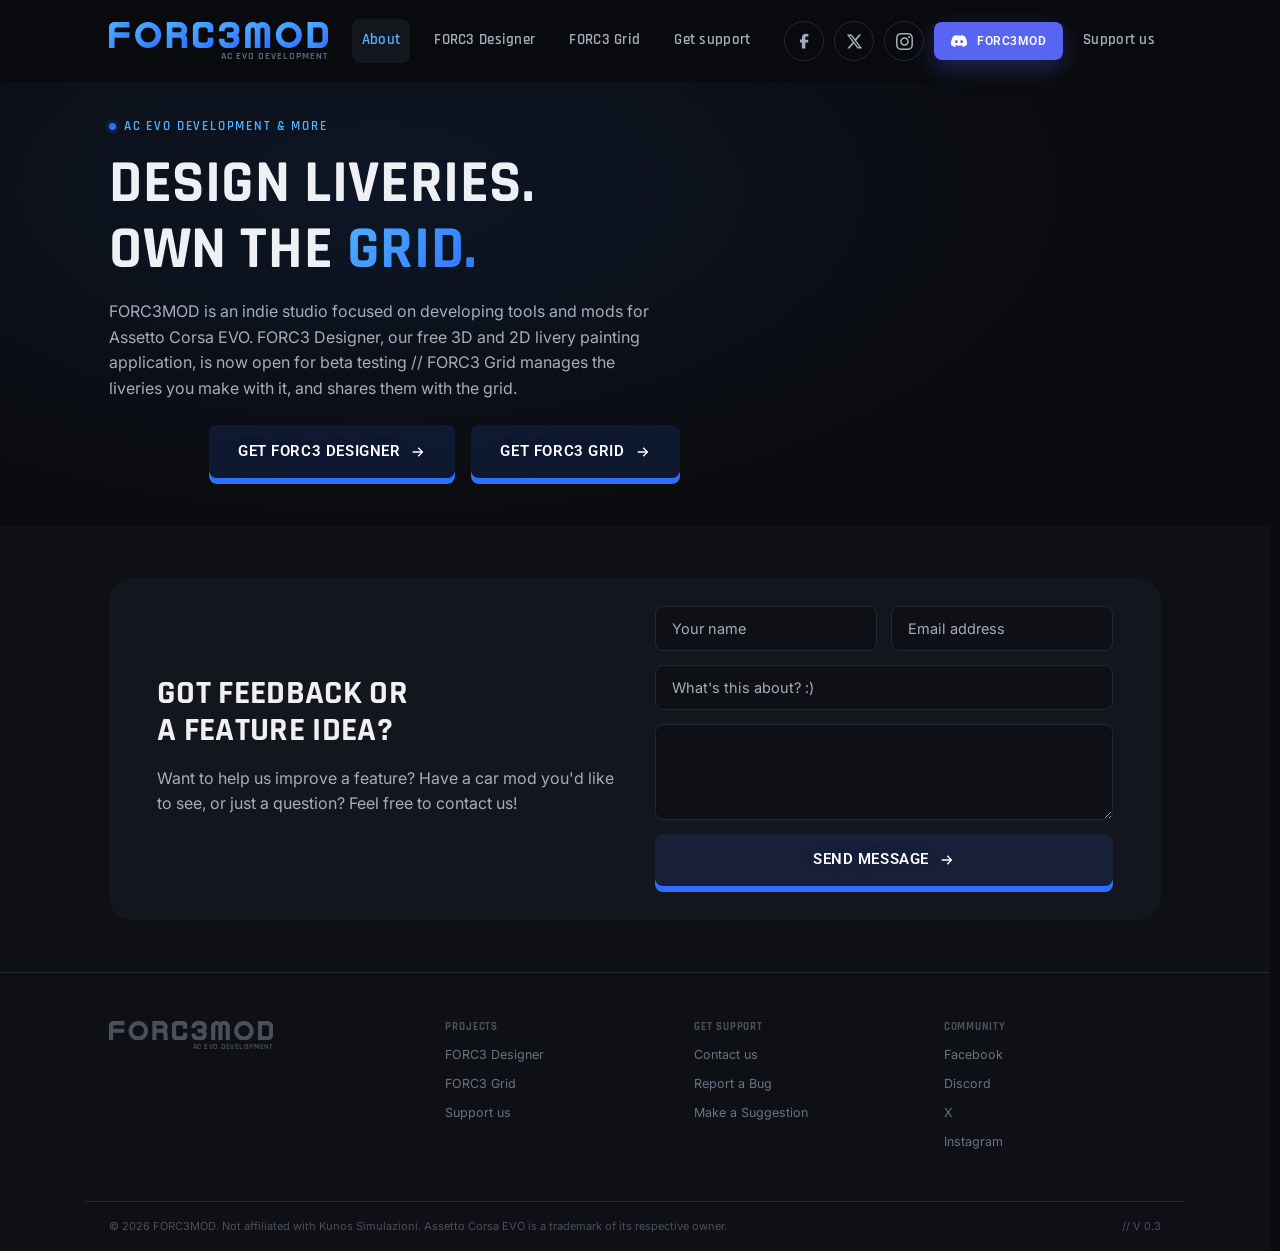
==== commit 1aa69958: "index.html: the Grid hero button reads "Get FORC3 Grid" Co-Authored-By: Claude Opus 5 <noreply@anthr" ====
--- a/index.html
+++ b/index.html
@@ -107,7 +107,7 @@
         <a href="forc3designer.html" class="btn btn--primary btn--lg">Get FORC3 Designer
           <svg viewBox="0 0 24 24" class="ico"><path d="M4 11h12.2l-4.6-4.6L13 5l7 7-7 7-1.4-1.4 4.6-4.6H4z"/></svg>
         </a>
-        <a href="grid.html" class="btn btn--ghost btn--lg">Meet FORC3 Grid
+        <a href="grid.html" class="btn btn--ghost btn--lg">Get FORC3 Grid
           <svg viewBox="0 0 24 24" class="ico"><path d="M4 11h12.2l-4.6-4.6L13 5l7 7-7 7-1.4-1.4 4.6-4.6H4z"/></svg>
         </a>
       </div>
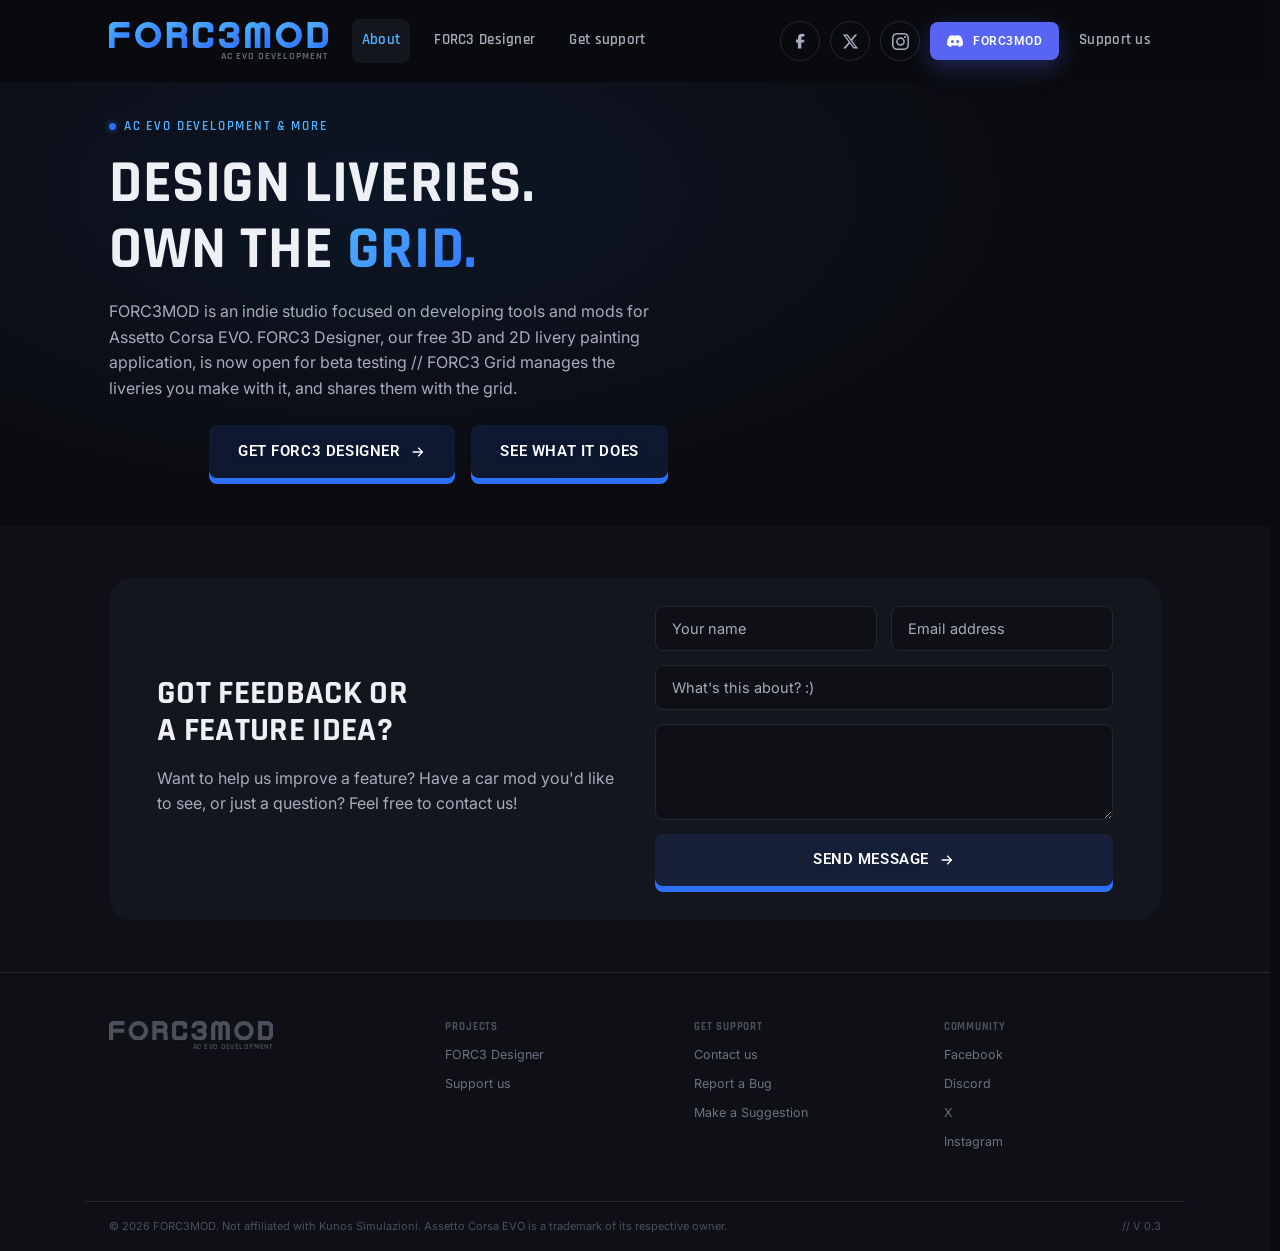
==== commit b258cb2e: "Hide the FORC3 Grid page again noindex on grid.html, nav and footer links removed from all five page" ====
--- a/index.html
+++ b/index.html
@@ -28,7 +28,6 @@
       <nav class="nav" id="nav">
         <a href="#top" class="nav__link is-active">About</a>
         <a href="forc3designer.html" class="nav__link">FORC3 Designer</a>
-        <a href="grid.html" class="nav__link">FORC3 Grid</a>
         <div class="nav__group">
           <button type="button" class="nav__link nav__toggle" aria-haspopup="true" aria-expanded="false">
             Get support
@@ -107,9 +106,7 @@
         <a href="forc3designer.html" class="btn btn--primary btn--lg">Get FORC3 Designer
           <svg viewBox="0 0 24 24" class="ico"><path d="M4 11h12.2l-4.6-4.6L13 5l7 7-7 7-1.4-1.4 4.6-4.6H4z"/></svg>
         </a>
-        <a href="grid.html" class="btn btn--ghost btn--lg">Get FORC3 Grid
-          <svg viewBox="0 0 24 24" class="ico"><path d="M4 11h12.2l-4.6-4.6L13 5l7 7-7 7-1.4-1.4 4.6-4.6H4z"/></svg>
-        </a>
+        <a href="forc3designer.html#demo" class="btn btn--ghost btn--lg">See what it does</a>
       </div>
     </div>
   </section>
@@ -164,7 +161,6 @@
       <div class="footer__col">
         <h5>Projects</h5>
         <a href="forc3designer.html">FORC3 Designer</a>
-        <a href="grid.html">FORC3 Grid</a>
         <div class="nav__group">
           <button type="button" class="nav__toggle" aria-haspopup="true" aria-expanded="false">Support us</button>
           <div class="nav__menu nav__menu--cards">
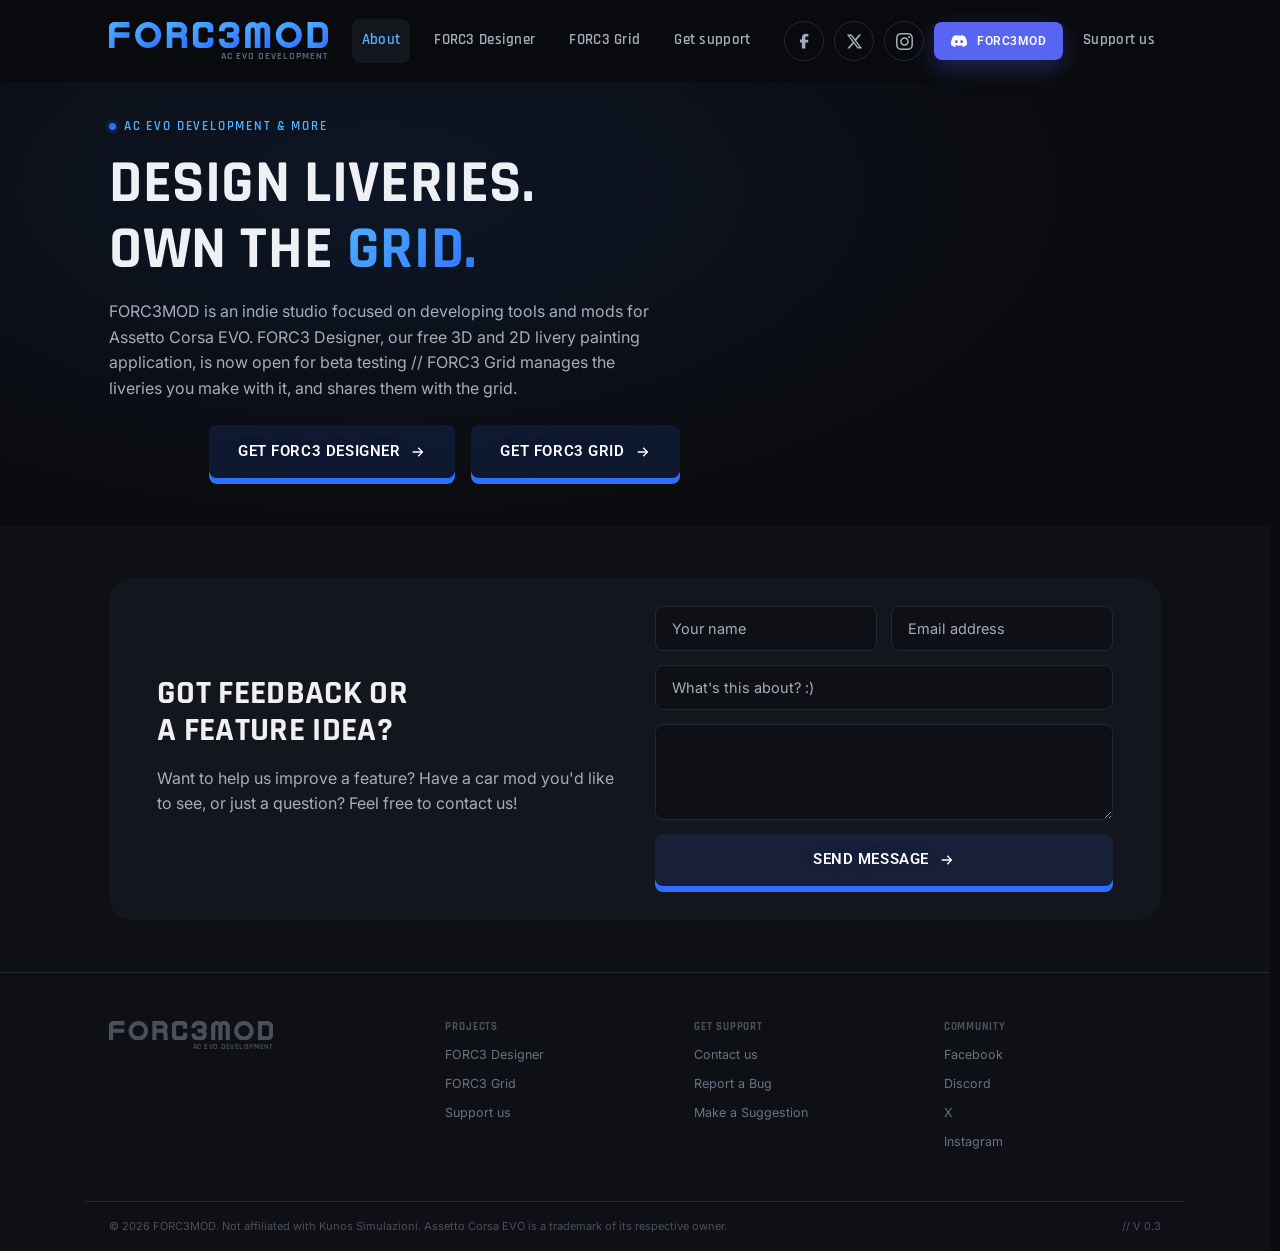
==== commit 848d3fac: "Put the FORC3 Grid page back online noindex off, nav tab and footer link back on all five pages, bac" ====
--- a/index.html
+++ b/index.html
@@ -28,6 +28,7 @@
       <nav class="nav" id="nav">
         <a href="#top" class="nav__link is-active">About</a>
         <a href="forc3designer.html" class="nav__link">FORC3 Designer</a>
+        <a href="grid.html" class="nav__link">FORC3 Grid</a>
         <div class="nav__group">
           <button type="button" class="nav__link nav__toggle" aria-haspopup="true" aria-expanded="false">
             Get support
@@ -106,7 +107,9 @@
         <a href="forc3designer.html" class="btn btn--primary btn--lg">Get FORC3 Designer
           <svg viewBox="0 0 24 24" class="ico"><path d="M4 11h12.2l-4.6-4.6L13 5l7 7-7 7-1.4-1.4 4.6-4.6H4z"/></svg>
         </a>
-        <a href="forc3designer.html#demo" class="btn btn--ghost btn--lg">See what it does</a>
+        <a href="grid.html" class="btn btn--ghost btn--lg">Get FORC3 Grid
+          <svg viewBox="0 0 24 24" class="ico"><path d="M4 11h12.2l-4.6-4.6L13 5l7 7-7 7-1.4-1.4 4.6-4.6H4z"/></svg>
+        </a>
       </div>
     </div>
   </section>
@@ -161,6 +164,7 @@
       <div class="footer__col">
         <h5>Projects</h5>
         <a href="forc3designer.html">FORC3 Designer</a>
+        <a href="grid.html">FORC3 Grid</a>
         <div class="nav__group">
           <button type="button" class="nav__toggle" aria-haspopup="true" aria-expanded="false">Support us</button>
           <div class="nav__menu nav__menu--cards">
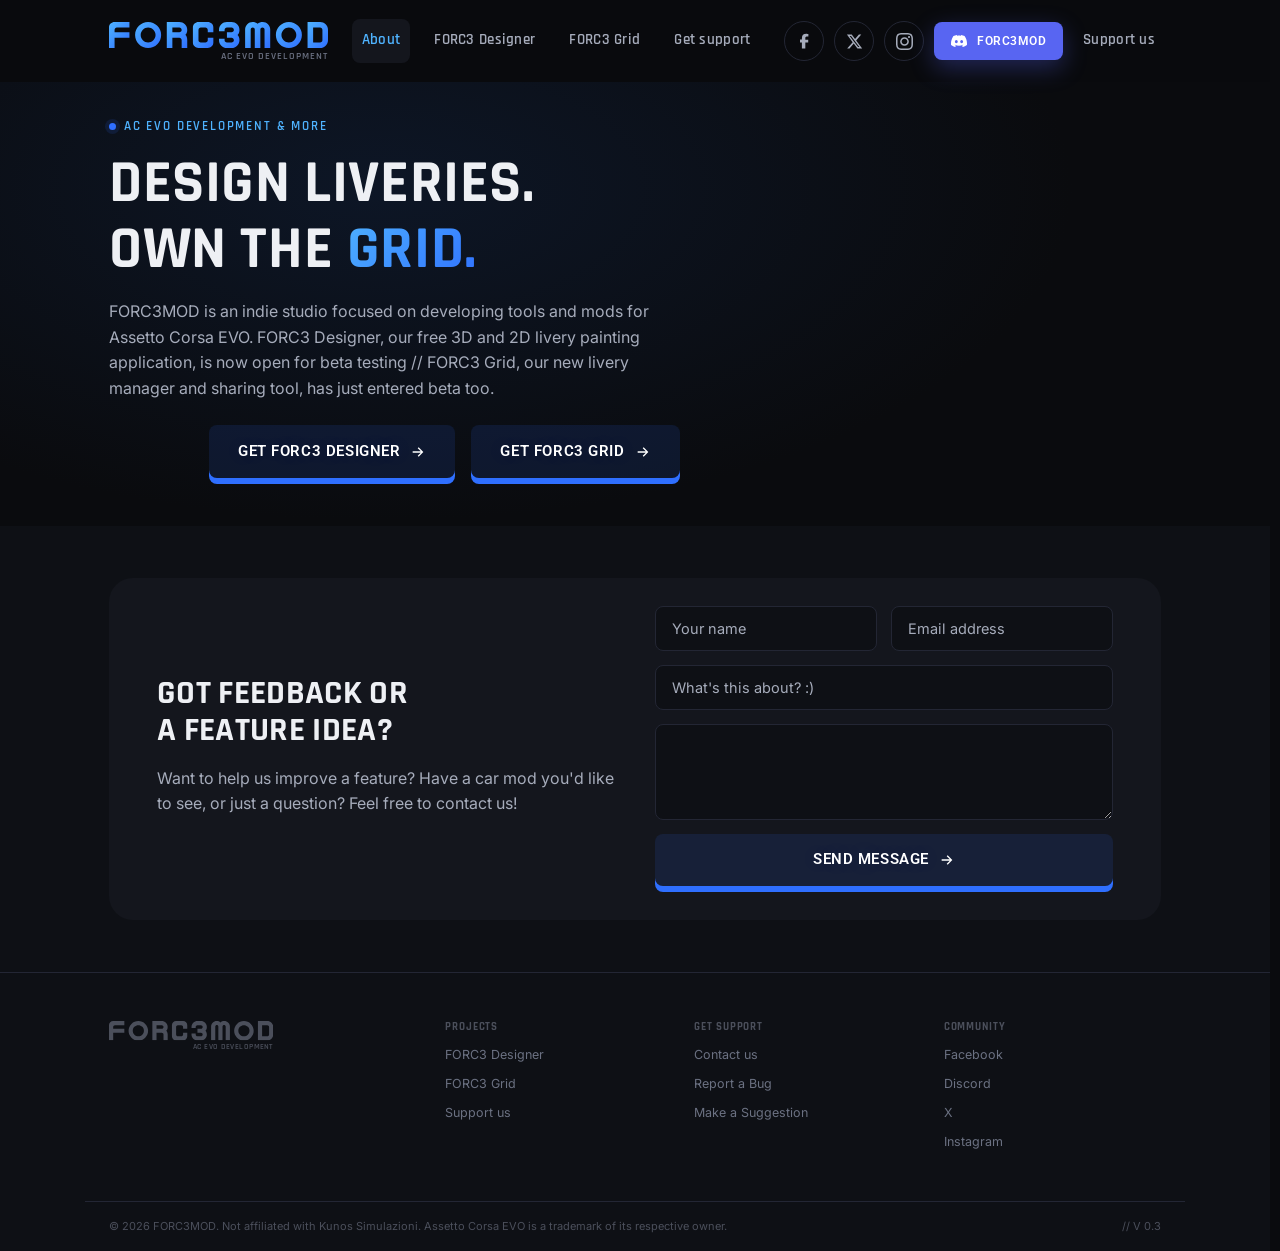
==== commit cfd72fc1: "index.html: the hero's Grid clause says it's new too Mirrors the Designer clause's shape rather than" ====
--- a/index.html
+++ b/index.html
@@ -28,7 +28,7 @@
       <nav class="nav" id="nav">
         <a href="#top" class="nav__link is-active">About</a>
         <a href="forc3designer.html" class="nav__link">FORC3 Designer</a>
-        <a href="grid.html" class="nav__link">FORC3 Grid</a>
+        <a href="forc3grid.html" class="nav__link">FORC3 Grid</a>
         <div class="nav__group">
           <button type="button" class="nav__link nav__toggle" aria-haspopup="true" aria-expanded="false">
             Get support
@@ -100,14 +100,14 @@
       <p class="hero__lead">
         FORC3MOD is an indie studio focused on developing tools and mods for
         Assetto Corsa EVO. FORC3 Designer, our free 3D and 2D livery painting
-        application, is now open for beta testing // FORC3 Grid manages the
-        liveries you make with it, and shares them with the grid.
+        application, is now open for beta testing // FORC3 Grid, our new livery
+        manager and sharing tool, has just entered beta too.
       </p>
       <div class="hero__cta hero__cta--offset">
         <a href="forc3designer.html" class="btn btn--primary btn--lg">Get FORC3 Designer
           <svg viewBox="0 0 24 24" class="ico"><path d="M4 11h12.2l-4.6-4.6L13 5l7 7-7 7-1.4-1.4 4.6-4.6H4z"/></svg>
         </a>
-        <a href="grid.html" class="btn btn--ghost btn--lg">Get FORC3 Grid
+        <a href="forc3grid.html" class="btn btn--ghost btn--lg">Get FORC3 Grid
           <svg viewBox="0 0 24 24" class="ico"><path d="M4 11h12.2l-4.6-4.6L13 5l7 7-7 7-1.4-1.4 4.6-4.6H4z"/></svg>
         </a>
       </div>
@@ -164,7 +164,7 @@
       <div class="footer__col">
         <h5>Projects</h5>
         <a href="forc3designer.html">FORC3 Designer</a>
-        <a href="grid.html">FORC3 Grid</a>
+        <a href="forc3grid.html">FORC3 Grid</a>
         <div class="nav__group">
           <button type="button" class="nav__toggle" aria-haspopup="true" aria-expanded="false">Support us</button>
           <div class="nav__menu nav__menu--cards">
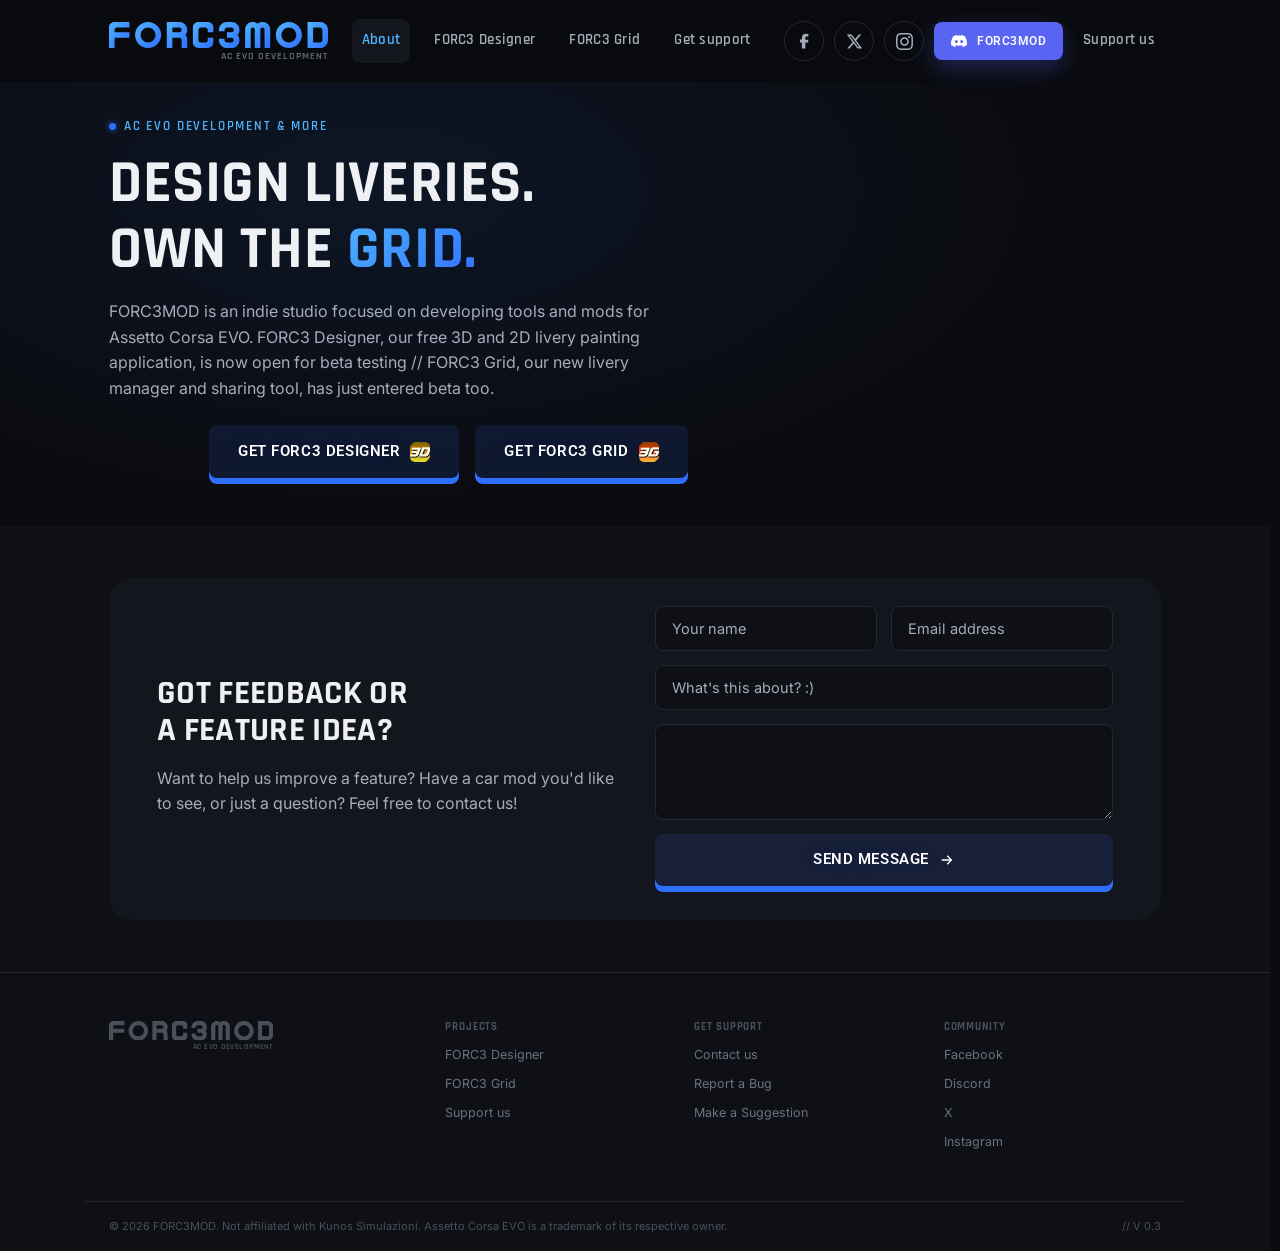
==== commit ae75f240: "index.html: hero buttons carry their app icon, not an arrow Co-Authored-By: Claude Opus 5 <noreply@a" ====
--- a/index.html
+++ b/index.html
@@ -8,7 +8,7 @@
   <link rel="preconnect" href="https://fonts.googleapis.com" />
   <link rel="preconnect" href="https://fonts.gstatic.com" crossorigin />
   <link href="https://fonts.googleapis.com/css2?family=Rajdhani:wght@500;600;700&family=Roboto:wght@500;600;700&family=Inter:wght@400;500;600;700&display=swap" rel="stylesheet" />
-  <link rel="stylesheet" href="css/style.css?v=72" />
+  <link rel="stylesheet" href="css/style.css?v=74" />
   <link rel="icon" href="/favicon.ico" sizes="any" />
 </head>
 <body>
@@ -105,10 +105,10 @@
       </p>
       <div class="hero__cta hero__cta--offset">
         <a href="forc3designer.html" class="btn btn--primary btn--lg">Get FORC3 Designer
-          <svg viewBox="0 0 24 24" class="ico"><path d="M4 11h12.2l-4.6-4.6L13 5l7 7-7 7-1.4-1.4 4.6-4.6H4z"/></svg>
+          <img src="img/designer-icon.png" alt="" class="btn__app-icon" width="256" height="256" />
         </a>
         <a href="forc3grid.html" class="btn btn--ghost btn--lg">Get FORC3 Grid
-          <svg viewBox="0 0 24 24" class="ico"><path d="M4 11h12.2l-4.6-4.6L13 5l7 7-7 7-1.4-1.4 4.6-4.6H4z"/></svg>
+          <img src="img/grid-icon.png" alt="" class="btn__app-icon" width="256" height="256" />
         </a>
       </div>
     </div>
--- a/css/style.css
+++ b/css/style.css
@@ -219,6 +219,18 @@
   flex-shrink: 0;
 }
 .btn .ico { width: 16px; height: 16px; }
+/* The homepage hero's two product buttons carry their app icon instead of
+   the generic arrow (owner, 2026-09-25: "replace these arrows with the
+   respective app icons"). 20px rather than .btn .ico's 16px: these are
+   artwork, not a line glyph, and they turn muddy at 16. The rounding matches
+   how the icons read as app tiles elsewhere on the site. Other buttons keep
+   the arrow — this is a per-button choice, not a new default. */
+.btn__app-icon {
+  width: 20px;
+  height: 20px;
+  border-radius: 5px;
+  flex-shrink: 0;
+}
 .btn--primary {
   background: linear-gradient(135deg, var(--accent-2), var(--accent));
   color: #fff;
@@ -1491,3 +1503,23 @@
 }
 .modal__entry-media-row { display: flex; gap: 8px; margin: 8px 0 4px; }
 .modal__entry-media-row .modal__entry-media { margin: 0; flex: 1 1 0; min-width: 0; }
+/* A small icon shown INLINE beside a bullet's text, for a change that is
+   itself an image — v0.7.0's "New app icon". Deliberately not
+   .modal__entry-media: that one is a full-width block screenshot, which at
+   256px of app icon would dominate the entry.
+   ⚠️ `.modal__entry-body li` is `display: flex; flex-direction: column`, so
+   the bullet's text and this icon have to sit inside ONE child <span>, and
+   that span is itself a flex row (.modal__entry-icon-row) rather than
+   relying on inline flow. Plain inline was tried first and the icon wrapped
+   to its own line even with room to spare — the same class of inline-layout
+   gap this environment has shown before (see CLAUDE.md, "Working
+   conventions"). An explicit flex row is correct in every engine, so it
+   removes the question. Copy that markup; don't drop a bare <img> after the
+   text. */
+.modal__entry-icon-row { display: flex; align-items: center; gap: 9px; }
+.modal__entry-icon {
+  width: 30px;
+  height: 30px;
+  border-radius: 7px;
+  flex-shrink: 0;
+}
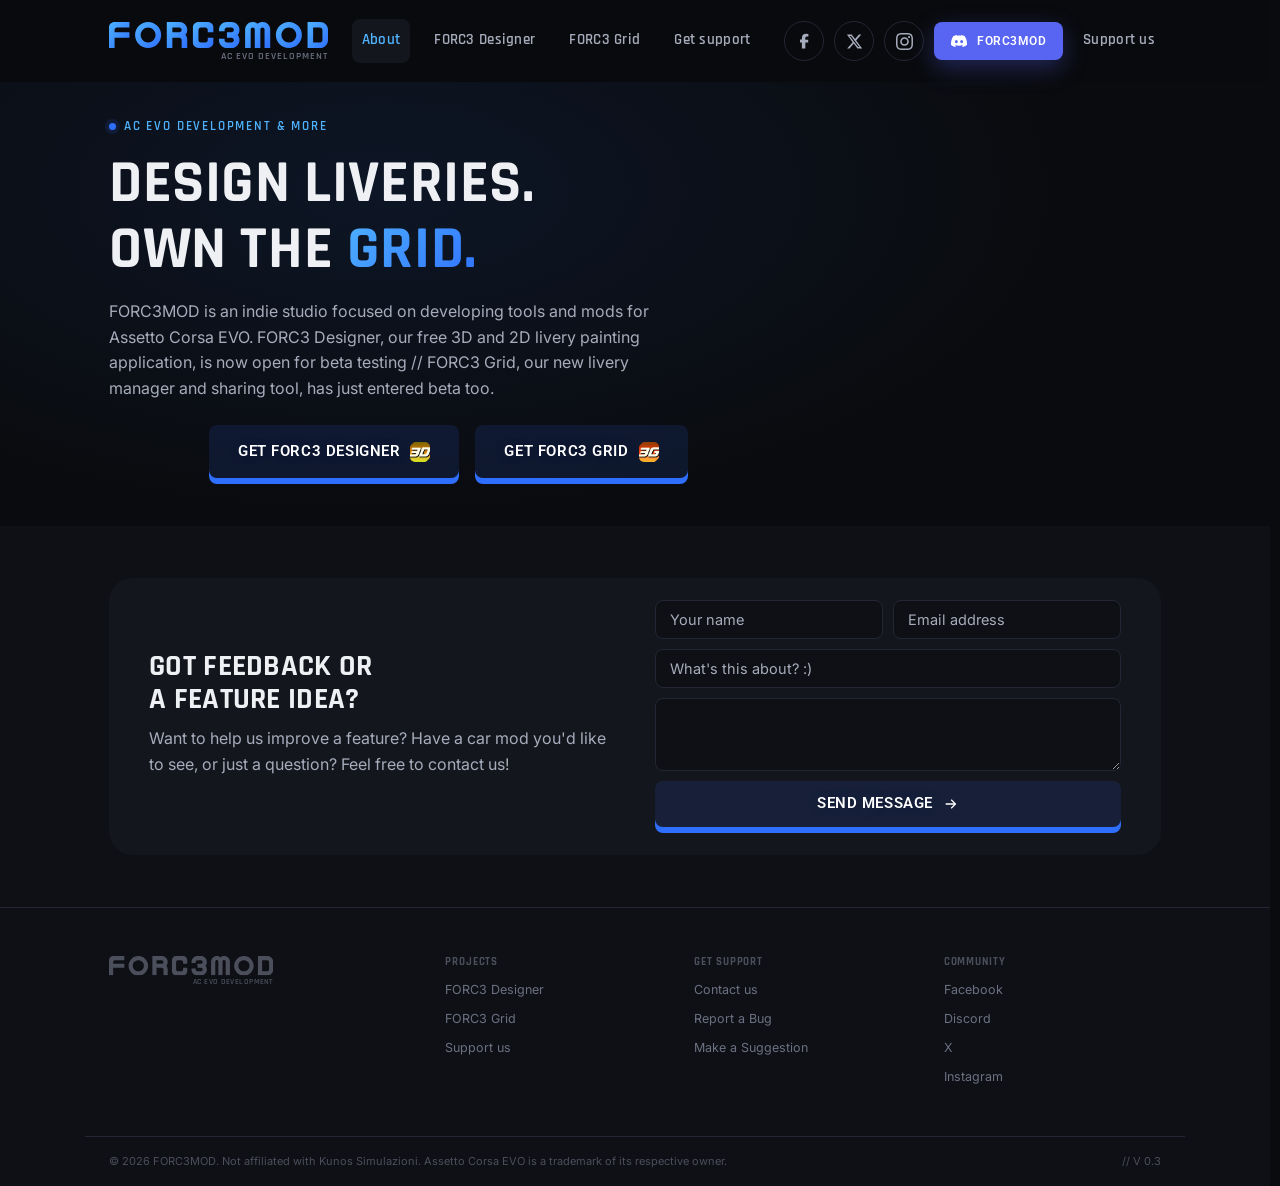
==== commit 875fb3fb: "index.html: make the contact card more compact Card goes from 341px to 276px tall at desktop width. " ====
--- a/index.html
+++ b/index.html
@@ -8,7 +8,7 @@
   <link rel="preconnect" href="https://fonts.googleapis.com" />
   <link rel="preconnect" href="https://fonts.gstatic.com" crossorigin />
   <link href="https://fonts.googleapis.com/css2?family=Rajdhani:wght@500;600;700&family=Roboto:wght@500;600;700&family=Inter:wght@400;500;600;700&display=swap" rel="stylesheet" />
-  <link rel="stylesheet" href="css/style.css?v=74" />
+  <link rel="stylesheet" href="css/style.css?v=75" />
   <link rel="icon" href="/favicon.ico" sizes="any" />
 </head>
 <body>
@@ -139,7 +139,7 @@
             </select>
           </div>
           <div class="field field--full">
-            <textarea name="message" rows="4" required></textarea>
+            <textarea name="message" rows="3" required></textarea>
           </div>
           <button type="submit" class="btn btn--primary btn--lg field--full">Send message
             <svg viewBox="0 0 24 24" class="ico"><path d="M4 11h12.2l-4.6-4.6L13 5l7 7-7 7-1.4-1.4 4.6-4.6H4z"/></svg>
--- a/css/style.css
+++ b/css/style.css
@@ -939,7 +939,7 @@
   border-radius: 24px;
   /* Bottom is 6px more than top to cover the Send button's 6px underline
      (box-shadow), so the visible gap above and below the form matches. */
-  padding: 28px 48px 34px;
+  padding: 22px 40px 28px;
   display: grid;
   grid-template-columns: 1fr 1fr;
   gap: 40px;
@@ -951,7 +951,7 @@
   .cta { margin-left: var(--content-inset); }
 }
 .cta__content { position: relative; z-index: 1; align-self: center; }
-.cta__content h2 { font-size: clamp(26px, 3.4vw, 34px); margin-bottom: 16px; text-transform: uppercase; }
+.cta__content h2 { font-size: clamp(24px, 3vw, 30px); margin-bottom: 10px; text-transform: uppercase; }
 .cta__content p { color: var(--text-dim); font-size: 16px; }
 
 .cta--solo { grid-template-columns: 1fr; text-align: center; }
@@ -962,7 +962,7 @@
   position: relative; z-index: 1;
   display: grid;
   grid-template-columns: 1fr 1fr;
-  gap: 14px;
+  gap: 10px;
 }
 .field { display: flex; }
 .field--full { grid-column: 1 / -1; }
@@ -975,7 +975,7 @@
   border: 1px solid var(--border);
   color: var(--text);
   border-radius: var(--radius-sm);
-  padding: 13px 16px;
+  padding: 10px 14px;
   font-family: var(--font);
   font-size: 14.5px;
   resize: vertical;
@@ -998,7 +998,7 @@
 .cta__form select:invalid {
   color: var(--text-dim);
 }
-.cta__form button { border: none; }
+.cta__form button { border: none; padding-top: 11px; padding-bottom: 11px; }
 .form-note {
   grid-column: 1 / -1;
   font-size: 13.5px;
@@ -1012,7 +1012,7 @@
 .form-note:empty { position: absolute; width: 1px; height: 1px; min-height: 0; overflow: hidden; }
 
 @media (max-width: 900px) {
-  .cta { grid-template-columns: 1fr; padding: 40px 28px; }
+  .cta { grid-template-columns: 1fr; padding: 28px 22px 34px; }
   .cta__form { grid-template-columns: 1fr; }
 }
 
